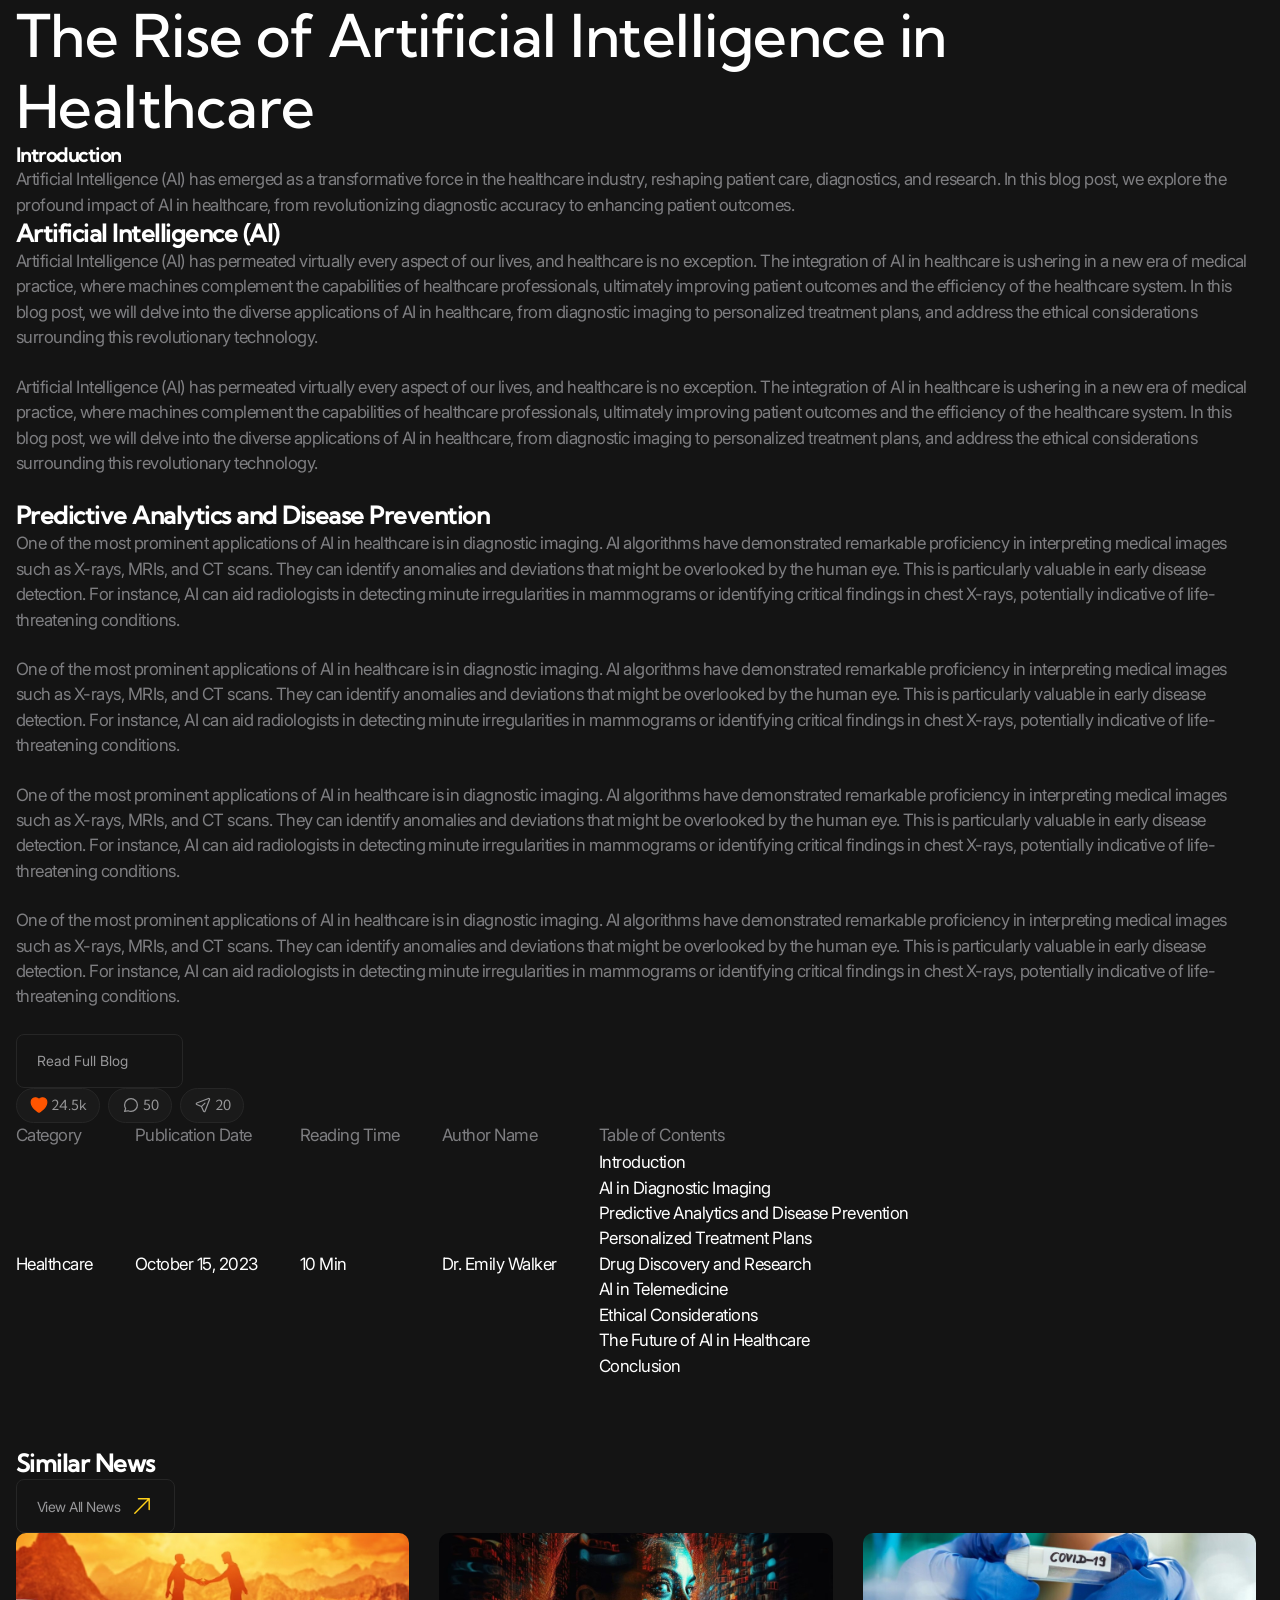
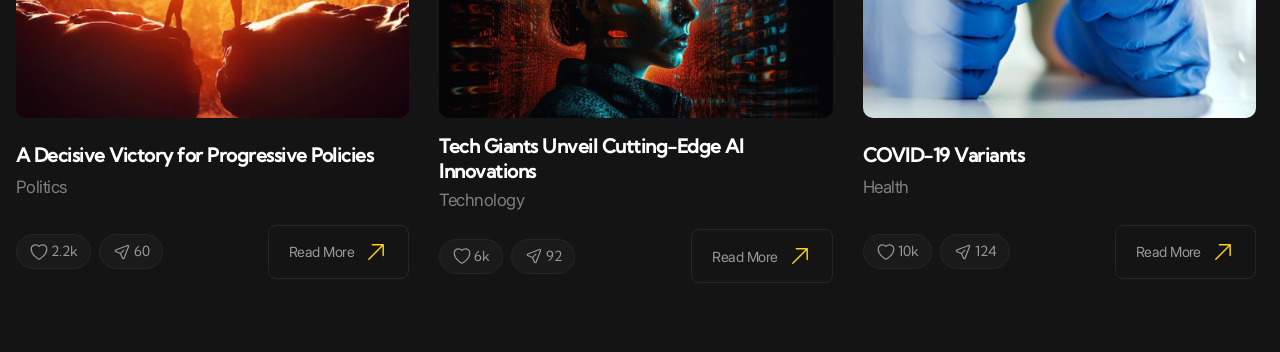
==== blog.html @ 656773f3 "Add blog page and blog-details section markup" ====
<!doctype html>
<html lang="en">
  <head>
    <meta charset="UTF-8" />
    <meta
      name="viewport"
      content="width=device-width, user-scalable=no, initial-scale=1.0, maximum-scale=1.0, minimum-scale=1.0"
    />
    <meta http-equiv="X-UA-Compatible" content="ie=edge" />
    <title>Future Tech | Blog</title>
    <link rel="stylesheet" href="./styles/main.css" />
    <script src="./scripts/main.js" type="module"></script>
  </head>
  <body>
    <header class="header" data-js-header>
      <div class="header__promo">
        <div class="header__promo-inner container">
          <a href="/" class="header__promo-link"
            ><span class="icon icon--yellow-arrow"
              >Subscribe to our Newsletter For New & latest Blogs and Resources</span
            ></a
          >
        </div>
      </div>
      <div class="header__body">
        <div class="header__body-inner container">
          <a href="/" class="header__logo logo" aria-label="Home" title="Home">
            <img src="./images/logo.svg" alt="" class="logo__image" width="179" height="50" />
          </a>
          <div class="header__overlay" data-js-header-overlay>
            <nav class="header__menu">
              <ul class="header__menu-list">
                <li class="header__menu-item">
                  <a href="./index.html" class="header__menu-link">Home</a>
                </li>
                <li class="header__menu-item">
                  <a href="./news.html" class="header__menu-link">News</a>
                </li>
                <li class="header__menu-item">
                  <a href="./podcasts.html" class="header__menu-link">Podcasts</a>
                </li>
                <li class="header__menu-item">
                  <a href="./resources.html" class="header__menu-link">Resources</a>
                </li>
              </ul>
            </nav>
            <a href="./contacts.html" class="header__contact-us-link button button--accent"
              >Contact Us</a
            >
          </div>
          <button
            class="header__burger-button burger-button visible-mobile"
            type="button"
            aria-label="Open menu"
            title="Open menu"
            data-js-header-burger-button
          >
            <span class="burger-button__line"></span>
            <span class="burger-button__line"></span>
            <span class="burger-button__line"></span>
          </button>
        </div>
      </div>
    </header>
    <main>
      <section class="blog-details" aria-labelledby="blog-details-title">
        <header class="blog-details__banner">
          <div class="blog-details__banner-inner container">
            <h1 class="blog-details__title" id="blog-details-title">
              The Rise of Artificial Intelligence in Healthcare
            </h1>
          </div>
        </header>
        <div class="blog-details__body">
          <div class="blog-details__body-inner container">
            <div class="blog-details__content">
              <div class="blog-details__intro">
                <h2 class="h6">Introduction</h2>
                <p>
                  Artificial Intelligence (AI) has emerged as a transformative force in the
                  healthcare industry, reshaping patient care, diagnostics, and research. In this
                  blog post, we explore the profound impact of AI in healthcare, from
                  revolutionizing diagnostic accuracy to enhancing patient outcomes.
                </p>
              </div>
              <div class="blog-details__main">
                <h2 class="h4">Artificial Intelligence (AI)</h2>
                <p>
                  Artificial Intelligence (AI) has permeated virtually every aspect of our lives,
                  and healthcare is no exception. The integration of AI in healthcare is ushering in
                  a new era of medical practice, where machines complement the capabilities of
                  healthcare professionals, ultimately improving patient outcomes and the efficiency
                  of the healthcare system. In this blog post, we will delve into the diverse
                  applications of AI in healthcare, from diagnostic imaging to personalized
                  treatment plans, and address the ethical considerations surrounding this
                  revolutionary technology.
                </p>
                <p>
                  Artificial Intelligence (AI) has permeated virtually every aspect of our lives,
                  and healthcare is no exception. The integration of AI in healthcare is ushering in
                  a new era of medical practice, where machines complement the capabilities of
                  healthcare professionals, ultimately improving patient outcomes and the efficiency
                  of the healthcare system. In this blog post, we will delve into the diverse
                  applications of AI in healthcare, from diagnostic imaging to personalized
                  treatment plans, and address the ethical considerations surrounding this
                  revolutionary technology.
                </p>
                <h2 class="h4">Predictive Analytics and Disease Prevention</h2>
                <p>
                  One of the most prominent applications of AI in healthcare is in diagnostic
                  imaging. AI algorithms have demonstrated remarkable proficiency in interpreting
                  medical images such as X-rays, MRIs, and CT scans. They can identify anomalies and
                  deviations that might be overlooked by the human eye. This is particularly
                  valuable in early disease detection. For instance, AI can aid radiologists in
                  detecting minute irregularities in mammograms or identifying critical findings in
                  chest X-rays, potentially indicative of life-threatening conditions.
                </p>
                <p>
                  One of the most prominent applications of AI in healthcare is in diagnostic
                  imaging. AI algorithms have demonstrated remarkable proficiency in interpreting
                  medical images such as X-rays, MRIs, and CT scans. They can identify anomalies and
                  deviations that might be overlooked by the human eye. This is particularly
                  valuable in early disease detection. For instance, AI can aid radiologists in
                  detecting minute irregularities in mammograms or identifying critical findings in
                  chest X-rays, potentially indicative of life-threatening conditions.
                </p>
                <p>
                  One of the most prominent applications of AI in healthcare is in diagnostic
                  imaging. AI algorithms have demonstrated remarkable proficiency in interpreting
                  medical images such as X-rays, MRIs, and CT scans. They can identify anomalies and
                  deviations that might be overlooked by the human eye. This is particularly
                  valuable in early disease detection. For instance, AI can aid radiologists in
                  detecting minute irregularities in mammograms or identifying critical findings in
                  chest X-rays, potentially indicative of life-threatening conditions.
                </p>
                <p>
                  One of the most prominent applications of AI in healthcare is in diagnostic
                  imaging. AI algorithms have demonstrated remarkable proficiency in interpreting
                  medical images such as X-rays, MRIs, and CT scans. They can identify anomalies and
                  deviations that might be overlooked by the human eye. This is particularly
                  valuable in early disease detection. For instance, AI can aid radiologists in
                  detecting minute irregularities in mammograms or identifying critical findings in
                  chest X-rays, potentially indicative of life-threatening conditions.
                </p>
                <button class="blog-details__read-full-button button" type="button">
                  <span class="icon icon--gray-arrow-down">Read Full Blog</span>
                </button>
              </div>
            </div>
            <div class="blog-details__info">
              <div class="blog-details__actions blog-actions">
                <ul class="blog-actions__list">
                  <li class="blog-actions__item">
                    <button
                      class="blog-actions__button is-active"
                      type="button"
                      aria-label="Dislike"
                      title="Dislike"
                    >
                      <span class="blog-actions__icon-wrapper"
                        ><svg
                          width="24"
                          height="25"
                          viewBox="0 0 24 25"
                          fill="none"
                          xmlns="http://www.w3.org/2000/svg"
                        >
                          <path
                            d="M11.645 21.4107L11.6384 21.4071L11.6158 21.3949C11.5965 21.3844 11.5689 21.3693 11.5336 21.3496C11.4629 21.3101 11.3612 21.2524 11.233 21.1769C10.9765 21.0261 10.6132 20.8039 10.1785 20.515C9.31074 19.9381 8.15122 19.0901 6.9886 18.0063C4.68781 15.8615 2.25 12.6751 2.25 8.75C2.25 5.82194 4.7136 3.5 7.6875 3.5C9.43638 3.5 11.0023 4.29909 12 5.5516C12.9977 4.29909 14.5636 3.5 16.3125 3.5C19.2864 3.5 21.75 5.82194 21.75 8.75C21.75 12.6751 19.3122 15.8615 17.0114 18.0063C15.8488 19.0901 14.6893 19.9381 13.8215 20.515C13.3868 20.8039 13.0235 21.0261 12.767 21.1769C12.6388 21.2524 12.5371 21.3101 12.4664 21.3496C12.4311 21.3693 12.4035 21.3844 12.3842 21.3949L12.3616 21.4071L12.355 21.4107L12.3523 21.4121C12.1323 21.5289 11.8677 21.5289 11.6477 21.4121L11.645 21.4107Z"
                            stroke="#666666"
                            stroke-width="1.5"
                            stroke-linejoin="round"
                          />
                        </svg>
                      </span>
                      <span>24.5k</span>
                    </button>
                  </li>
                  <li class="blog-actions__item">
                    <button
                      class="blog-actions__button"
                      type="button"
                      aria-label="Discuss"
                      title="Discuss"
                    >
                      <span class="blog-actions__icon-wrapper">
                        <svg
                          width="24"
                          height="25"
                          viewBox="0 0 24 25"
                          fill="none"
                          xmlns="http://www.w3.org/2000/svg"
                        >
                          <path
                            d="M8.48581 19.6888C9.54657 20.2083 10.7392 20.5 12 20.5C16.4183 20.5 20 16.9183 20 12.5C20 8.08172 16.4183 4.5 12 4.5C7.58172 4.5 4 8.08172 4 12.5C4 14.1401 4.49356 15.665 5.34026 16.9341M8.48581 19.6888L4 20.5L5.34026 16.9341M8.48581 19.6888L8.49231 19.6877M5.34026 16.9341L5.34154 16.9308"
                            stroke="#666666"
                            stroke-width="1.5"
                            stroke-linecap="round"
                            stroke-linejoin="round"
                          />
                        </svg>
                      </span>
                      <span>50</span>
                    </button>
                  </li>
                  <li class="blog-actions__item">
                    <button
                      class="blog-actions__button"
                      type="button"
                      aria-label="Share"
                      title="Share"
                    >
                      <span class="blog-actions__icon-wrapper">
                        <svg
                          width="24"
                          height="25"
                          viewBox="0 0 24 25"
                          fill="none"
                          xmlns="http://www.w3.org/2000/svg"
                        >
                          <path
                            d="M10.0384 14.4616L4.1719 11.7951C3.36454 11.4281 3.39898 10.2697 4.22673 9.95134L18.8999 4.30781C19.7087 3.99675 20.5033 4.79139 20.1922 5.60013L14.5487 20.2733C14.2303 21.1011 13.072 21.1355 12.705 20.3281L10.0384 14.4616ZM10.0384 14.4616L14.4231 10.077"
                            stroke="#666666"
                            stroke-width="1.5"
                            stroke-linecap="round"
                            stroke-linejoin="round"
                          />
                        </svg>
                      </span>
                      <span>20</span>
                    </button>
                  </li>
                </ul>
              </div>
              <div class="blog-details__summary summary">
                <dl class="summary__list">
                  <div class="summary__item">
                    <dt class="summary__key">Category</dt>
                    <dd class="summary__value">Healthcare</dd>
                  </div>
                  <div class="summary__item">
                    <dt class="summary__key">Publication Date</dt>
                    <dd class="summary__value">
                      <time datetime="2023-10-15">October 15, 2023</time>
                    </dd>
                  </div>
                  <div class="summary__item">
                    <dt class="summary__key">Reading Time</dt>
                    <dd class="summary__value">10 Min</dd>
                  </div>
                  <div class="summary__item">
                    <dt class="summary__key">Author Name</dt>
                    <dd class="summary__value">Dr. Emily Walker</dd>
                  </div>
                  <div class="summary__item">
                    <dt class="summary__key">Table of Contents</dt>
                    <dd class="summary__value">
                      <div class="table-of-contents">
                        <ul class="table-of-contents__list">
                          <li class="table-of-contents__item">Introduction</li>
                          <li class="table-of-contents__item">AI in Diagnostic Imaging</li>
                          <li class="table-of-contents__item">
                            Predictive Analytics and Disease Prevention
                          </li>
                          <li class="table-of-contents__item">Personalized Treatment Plans</li>
                          <li class="table-of-contents__item">Drug Discovery and Research</li>
                          <li class="table-of-contents__item">AI in Telemedicine</li>
                          <li class="table-of-contents__item">Ethical Considerations</li>
                          <li class="table-of-contents__item">The Future of AI in Healthcare</li>
                          <li class="table-of-contents__item">Conclusion</li>
                        </ul>
                      </div>
                    </dd>
                  </div>
                </dl>
              </div>
            </div>
          </div>
        </div>
        <div class="blog-details__news news container">
          <header class="news__header">
            <h2 class="news__title h4">Similar News</h2>
            <a href="/" class="news__link button">
              <span class="icon icon--yellow-arrow">View All News</span>
            </a>
          </header>
          <ul class="news__list">
            <li class="news__item">
              <article class="news-card">
                <img
                  src="./images/news/2.jpg"
                  alt=""
                  class="news-card__image"
                  width="512"
                  height="222"
                  loading="lazy"
                />
                <div class="news-card__body">
                  <h2 class="news-card__title h6">A Decisive Victory for Progressive Policies</h2>
                  <div class="news-card__description">
                    <p>Politics</p>
                  </div>
                </div>
                <div class="news-card__controls">
                  <div class="news-card__actions blog-actions">
                    <ul class="blog-actions__list">
                      <li class="blog-actions__item">
                        <button
                          class="blog-actions__button"
                          type="button"
                          aria-label="Like"
                          title="Like"
                        >
                          <span class="blog-actions__icon-wrapper"
                            ><svg
                              width="24"
                              height="25"
                              viewBox="0 0 24 25"
                              fill="none"
                              xmlns="http://www.w3.org/2000/svg"
                            >
                              <path
                                d="M11.645 21.4107L11.6384 21.4071L11.6158 21.3949C11.5965 21.3844 11.5689 21.3693 11.5336 21.3496C11.4629 21.3101 11.3612 21.2524 11.233 21.1769C10.9765 21.0261 10.6132 20.8039 10.1785 20.515C9.31074 19.9381 8.15122 19.0901 6.9886 18.0063C4.68781 15.8615 2.25 12.6751 2.25 8.75C2.25 5.82194 4.7136 3.5 7.6875 3.5C9.43638 3.5 11.0023 4.29909 12 5.5516C12.9977 4.29909 14.5636 3.5 16.3125 3.5C19.2864 3.5 21.75 5.82194 21.75 8.75C21.75 12.6751 19.3122 15.8615 17.0114 18.0063C15.8488 19.0901 14.6893 19.9381 13.8215 20.515C13.3868 20.8039 13.0235 21.0261 12.767 21.1769C12.6388 21.2524 12.5371 21.3101 12.4664 21.3496C12.4311 21.3693 12.4035 21.3844 12.3842 21.3949L12.3616 21.4071L12.355 21.4107L12.3523 21.4121C12.1323 21.5289 11.8677 21.5289 11.6477 21.4121L11.645 21.4107Z"
                                stroke="#666666"
                                stroke-width="1.5"
                                stroke-linejoin="round"
                              />
                            </svg>
                          </span>
                          <span>2.2k</span>
                        </button>
                      </li>
                      <li class="blog-actions__item">
                        <button
                          class="blog-actions__button"
                          type="button"
                          aria-label="Share"
                          title="Share"
                        >
                          <span class="blog-actions__icon-wrapper">
                            <svg
                              width="24"
                              height="25"
                              viewBox="0 0 24 25"
                              fill="none"
                              xmlns="http://www.w3.org/2000/svg"
                            >
                              <path
                                d="M10.0384 14.4616L4.1719 11.7951C3.36454 11.4281 3.39898 10.2697 4.22673 9.95134L18.8999 4.30781C19.7087 3.99675 20.5033 4.79139 20.1922 5.60013L14.5487 20.2733C14.2303 21.1011 13.072 21.1355 12.705 20.3281L10.0384 14.4616ZM10.0384 14.4616L14.4231 10.077"
                                stroke="#666666"
                                stroke-width="1.5"
                                stroke-linecap="round"
                                stroke-linejoin="round"
                              />
                            </svg>
                          </span>
                          <span>60</span>
                        </button>
                      </li>
                    </ul>
                  </div>
                  <a href="/" class="news-card__link button"
                    ><span class="icon icon--yellow-arrow">Read More</span></a
                  >
                </div>
              </article>
            </li>
            <li class="news__item">
              <article class="news-card">
                <img
                  src="./images/news/3.jpg"
                  alt=""
                  class="news-card__image"
                  width="512"
                  height="222"
                  loading="lazy"
                />
                <div class="news-card__body">
                  <h2 class="news-card__title h6">
                    Tech Giants Unveil Cutting-Edge AI Innovations
                  </h2>
                  <div class="news-card__description">
                    <p>Technology</p>
                  </div>
                </div>
                <div class="news-card__controls">
                  <div class="news-card__actions blog-actions">
                    <ul class="blog-actions__list">
                      <li class="blog-actions__item">
                        <button
                          class="blog-actions__button"
                          type="button"
                          aria-label="Like"
                          title="Like"
                        >
                          <span class="blog-actions__icon-wrapper"
                            ><svg
                              width="24"
                              height="25"
                              viewBox="0 0 24 25"
                              fill="none"
                              xmlns="http://www.w3.org/2000/svg"
                            >
                              <path
                                d="M11.645 21.4107L11.6384 21.4071L11.6158 21.3949C11.5965 21.3844 11.5689 21.3693 11.5336 21.3496C11.4629 21.3101 11.3612 21.2524 11.233 21.1769C10.9765 21.0261 10.6132 20.8039 10.1785 20.515C9.31074 19.9381 8.15122 19.0901 6.9886 18.0063C4.68781 15.8615 2.25 12.6751 2.25 8.75C2.25 5.82194 4.7136 3.5 7.6875 3.5C9.43638 3.5 11.0023 4.29909 12 5.5516C12.9977 4.29909 14.5636 3.5 16.3125 3.5C19.2864 3.5 21.75 5.82194 21.75 8.75C21.75 12.6751 19.3122 15.8615 17.0114 18.0063C15.8488 19.0901 14.6893 19.9381 13.8215 20.515C13.3868 20.8039 13.0235 21.0261 12.767 21.1769C12.6388 21.2524 12.5371 21.3101 12.4664 21.3496C12.4311 21.3693 12.4035 21.3844 12.3842 21.3949L12.3616 21.4071L12.355 21.4107L12.3523 21.4121C12.1323 21.5289 11.8677 21.5289 11.6477 21.4121L11.645 21.4107Z"
                                stroke="#666666"
                                stroke-width="1.5"
                                stroke-linejoin="round"
                              />
                            </svg>
                          </span>
                          <span>6k</span>
                        </button>
                      </li>
                      <li class="blog-actions__item">
                        <button
                          class="blog-actions__button"
                          type="button"
                          aria-label="Share"
                          title="Share"
                        >
                          <span class="blog-actions__icon-wrapper">
                            <svg
                              width="24"
                              height="25"
                              viewBox="0 0 24 25"
                              fill="none"
                              xmlns="http://www.w3.org/2000/svg"
                            >
                              <path
                                d="M10.0384 14.4616L4.1719 11.7951C3.36454 11.4281 3.39898 10.2697 4.22673 9.95134L18.8999 4.30781C19.7087 3.99675 20.5033 4.79139 20.1922 5.60013L14.5487 20.2733C14.2303 21.1011 13.072 21.1355 12.705 20.3281L10.0384 14.4616ZM10.0384 14.4616L14.4231 10.077"
                                stroke="#666666"
                                stroke-width="1.5"
                                stroke-linecap="round"
                                stroke-linejoin="round"
                              />
                            </svg>
                          </span>
                          <span>92</span>
                        </button>
                      </li>
                    </ul>
                  </div>
                  <a href="/" class="news-card__link button"
                    ><span class="icon icon--yellow-arrow">Read More</span></a
                  >
                </div>
              </article>
            </li>
            <li class="news__item">
              <article class="news-card">
                <img
                  src="./images/news/4.jpg"
                  alt=""
                  class="news-card__image"
                  width="512"
                  height="222"
                  loading="lazy"
                />
                <div class="news-card__body">
                  <h2 class="news-card__title h6">COVID-19 Variants</h2>
                  <div class="news-card__description">
                    <p>Health</p>
                  </div>
                </div>
                <div class="news-card__controls">
                  <div class="news-card__actions blog-actions">
                    <ul class="blog-actions__list">
                      <li class="blog-actions__item">
                        <button
                          class="blog-actions__button"
                          type="button"
                          aria-label="Like"
                          title="Like"
                        >
                          <span class="blog-actions__icon-wrapper"
                            ><svg
                              width="24"
                              height="25"
                              viewBox="0 0 24 25"
                              fill="none"
                              xmlns="http://www.w3.org/2000/svg"
                            >
                              <path
                                d="M11.645 21.4107L11.6384 21.4071L11.6158 21.3949C11.5965 21.3844 11.5689 21.3693 11.5336 21.3496C11.4629 21.3101 11.3612 21.2524 11.233 21.1769C10.9765 21.0261 10.6132 20.8039 10.1785 20.515C9.31074 19.9381 8.15122 19.0901 6.9886 18.0063C4.68781 15.8615 2.25 12.6751 2.25 8.75C2.25 5.82194 4.7136 3.5 7.6875 3.5C9.43638 3.5 11.0023 4.29909 12 5.5516C12.9977 4.29909 14.5636 3.5 16.3125 3.5C19.2864 3.5 21.75 5.82194 21.75 8.75C21.75 12.6751 19.3122 15.8615 17.0114 18.0063C15.8488 19.0901 14.6893 19.9381 13.8215 20.515C13.3868 20.8039 13.0235 21.0261 12.767 21.1769C12.6388 21.2524 12.5371 21.3101 12.4664 21.3496C12.4311 21.3693 12.4035 21.3844 12.3842 21.3949L12.3616 21.4071L12.355 21.4107L12.3523 21.4121C12.1323 21.5289 11.8677 21.5289 11.6477 21.4121L11.645 21.4107Z"
                                stroke="#666666"
                                stroke-width="1.5"
                                stroke-linejoin="round"
                              />
                            </svg>
                          </span>
                          <span>10k</span>
                        </button>
                      </li>
                      <li class="blog-actions__item">
                        <button
                          class="blog-actions__button"
                          type="button"
                          aria-label="Share"
                          title="Share"
                        >
                          <span class="blog-actions__icon-wrapper">
                            <svg
                              width="24"
                              height="25"
                              viewBox="0 0 24 25"
                              fill="none"
                              xmlns="http://www.w3.org/2000/svg"
                            >
                              <path
                                d="M10.0384 14.4616L4.1719 11.7951C3.36454 11.4281 3.39898 10.2697 4.22673 9.95134L18.8999 4.30781C19.7087 3.99675 20.5033 4.79139 20.1922 5.60013L14.5487 20.2733C14.2303 21.1011 13.072 21.1355 12.705 20.3281L10.0384 14.4616ZM10.0384 14.4616L14.4231 10.077"
                                stroke="#666666"
                                stroke-width="1.5"
                                stroke-linecap="round"
                                stroke-linejoin="round"
                              />
                            </svg>
                          </span>
                          <span>124</span>
                        </button>
                      </li>
                    </ul>
                  </div>
                  <a href="/" class="news-card__link button"
                    ><span class="icon icon--yellow-arrow">Read More</span></a
                  >
                </div>
              </article>
            </li>
          </ul>
        </div>
      </section>
    </main>
    <footer class="footer">
      <div class="footer__inner container">
        <div class="footer__body">
          <nav class="footer__menu">
            <div class="footer__menu-column">
              <a href="/" class="footer__menu-main-link h6">Home</a>
              <ul class="footer__menu-list">
                <li class="footer__menu-item">
                  <a href="/" class="footer__menu-link">Features</a>
                </li>
                <li class="footer__menu-item">
                  <a href="/" class="footer__menu-link">Blogs</a>
                </li>
                <li class="footer__menu-item">
                  <a href="/" class="footer__menu-link">Resources</a>
                  <span class="badge">New</span>
                </li>
                <li class="footer__menu-item">
                  <a href="/" class="footer__menu-link">Testimonials</a>
                </li>
                <li class="footer__menu-item">
                  <a href="/" class="footer__menu-link">Contact Us</a>
                </li>
                <li class="footer__menu-item">
                  <a href="/" class="footer__menu-link">Newsletter</a>
                </li>
              </ul>
            </div>
            <div class="footer__menu-column">
              <a href="/" class="footer__menu-main-link h6">News</a>
              <ul class="footer__menu-list">
                <li class="footer__menu-item">
                  <a href="/" class="footer__menu-link">Trending Stories</a>
                </li>
                <li class="footer__menu-item">
                  <a href="/" class="footer__menu-link">Featured Videos</a>
                </li>
                <li class="footer__menu-item">
                  <a href="/" class="footer__menu-link">Technology</a>
                </li>
                <li class="footer__menu-item">
                  <a href="/" class="footer__menu-link">Health</a>
                </li>
                <li class="footer__menu-item">
                  <a href="/" class="footer__menu-link">Politics</a>
                </li>
                <li class="footer__menu-item">
                  <a href="/" class="footer__menu-link">Environment</a>
                </li>
              </ul>
            </div>
            <div class="footer__menu-column">
              <a href="/" class="footer__menu-main-link h6">Blogs</a>
              <ul class="footer__menu-list">
                <li class="footer__menu-item">
                  <a href="/" class="footer__menu-link">Quantum Computing</a>
                </li>
                <li class="footer__menu-item">
                  <a href="/" class="footer__menu-link">AI Ethics</a>
                </li>
                <li class="footer__menu-item">
                  <a href="/" class="footer__menu-link">Space Exploration</a>
                </li>
                <li class="footer__menu-item">
                  <a href="/" class="footer__menu-link">Biotechnology</a>
                  <span class="badge">New</span>
                </li>
                <li class="footer__menu-item">
                  <a href="/" class="footer__menu-link">Renewable Energy</a>
                </li>
                <li class="footer__menu-item">
                  <a href="/" class="footer__menu-link">Biohacking</a>
                </li>
              </ul>
            </div>
            <div class="footer__menu-column">
              <a href="/" class="footer__menu-main-link h6">Podcasts</a>
              <ul class="footer__menu-list">
                <li class="footer__menu-item">
                  <a href="/" class="footer__menu-link">AI Revolution</a>
                </li>
                <li class="footer__menu-item">
                  <a href="/" class="footer__menu-link">AI Revolution</a>
                  <span class="badge">New</span>
                </li>
                <li class="footer__menu-item">
                  <a href="/" class="footer__menu-link">TechTalk AI</a>
                </li>
                <li class="footer__menu-item">
                  <a href="/" class="footer__menu-link">AI Conversations</a>
                </li>
              </ul>
            </div>
            <div class="footer__menu-column">
              <a href="/" class="footer__menu-main-link h6">Resources</a>
              <ul class="footer__menu-list">
                <li class="footer__menu-item">
                  <a href="/" class="footer__menu-link button">
                    <span class="icon icon--yellow-arrow">Whitepapers</span>
                  </a>
                </li>
                <li class="footer__menu-item">
                  <a href="/" class="footer__menu-link button">
                    <span class="icon icon--yellow-arrow">Ebooks</span>
                  </a>
                </li>
                <li class="footer__menu-item">
                  <a href="/" class="footer__menu-link button">
                    <span class="icon icon--yellow-arrow">Reports</span>
                  </a>
                </li>
                <li class="footer__menu-item">
                  <a href="/" class="footer__menu-link button">
                    <span class="icon icon--yellow-arrow">Research Papers</span>
                  </a>
                </li>
              </ul>
            </div>
          </nav>
        </div>
        <div class="footer__extra">
          <div class="footer__extra-menu">
            <ul class="footer__extra-menu-list">
              <li class="footer__extra-menu-item">
                <a href="/" class="footer__extra-menu-link">Terms & Conditions</a>
              </li>
              <li class="footer__extra-menu-item">
                <a href="/" class="footer__extra-menu-link">Privacy Policy</a>
              </li>
            </ul>
          </div>
          <div class="footer__soc1als soc1als">
            <ul class="soc1als__list">
              <li class="soc1als__item">
                <a
                  href="/"
                  class="soc1als__link"
                  target="_blank"
                  aria-label="Twitter"
                  title="Twitter"
                >
                  <svg
                    width="24"
                    height="24"
                    viewBox="0 0 24 24"
                    fill="none"
                    xmlns="http://www.w3.org/2000/svg"
                  >
                    <path
                      d="M21.0571 7.18114C21.0664 7.39235 21.0664 7.59395 21.0664 7.80515C21.0756 14.2084 16.3712 21.6004 7.76793 21.6004C5.23048 21.6004 2.73933 20.842 0.600098 19.4212C0.970528 19.4692 1.34096 19.4884 1.71139 19.4884C3.81358 19.4884 5.86021 18.7588 7.51789 17.4052C5.51756 17.3668 3.75802 16.0132 3.14681 14.0356C3.85063 14.1796 4.57296 14.1508 5.25826 13.9492C3.08198 13.5076 1.51691 11.5204 1.50765 9.20675C1.50765 9.18755 1.50765 9.16835 1.50765 9.14915C2.15591 9.52355 2.88751 9.73475 3.62837 9.75395C1.58174 8.33315 0.942746 5.50114 2.18369 3.28353C4.5637 6.31714 8.06427 8.15075 11.8241 8.35235C11.4445 6.67234 11.9631 4.90594 13.1762 3.71553C15.0561 1.88193 18.0196 1.97793 19.7977 3.92673C20.8441 3.71553 21.8535 3.31233 22.7704 2.74593C22.4185 3.86913 21.6869 4.81954 20.7145 5.42434C21.6406 5.30914 22.5481 5.04994 23.4001 4.66594C22.7704 5.64514 21.9739 6.48994 21.0571 7.18114Z"
                      fill="white"
                    />
                  </svg>
                </a>
              </li>
              <li class="soc1als__item">
                <a
                  href="/"
                  class="soc1als__link"
                  target="_blank"
                  aria-label="Medium"
                  title="Medium"
                >
                  <svg
                    width="24"
                    height="24"
                    viewBox="0 0 24 24"
                    fill="none"
                    xmlns="http://www.w3.org/2000/svg"
                  >
                    <path
                      d="M13.5374 12.2281C13.5374 15.9988 10.5069 19.0556 6.76883 19.0556C3.03073 19.0556 0 15.9981 0 12.2281C0 8.45806 3.0305 5.40039 6.76883 5.40039C10.5072 5.40039 13.5374 8.45737 13.5374 12.2281Z"
                      fill="white"
                    />
                    <path
                      d="M20.9627 12.2285C20.9627 15.7778 19.4474 18.6563 17.5783 18.6563C15.7091 18.6563 14.1938 15.7778 14.1938 12.2285C14.1938 8.67922 15.7089 5.80078 17.578 5.80078C19.4472 5.80078 20.9625 8.67829 20.9625 12.2285"
                      fill="white"
                    />
                    <path
                      d="M24 12.228C24 15.4073 23.4672 17.9862 22.8097 17.9862C22.1522 17.9862 21.6196 15.408 21.6196 12.228C21.6196 9.04797 22.1525 6.46973 22.8097 6.46973C23.467 6.46973 24 9.04774 24 12.228Z"
                      fill="white"
                    />
                  </svg>
                </a>
              </li>
              <li class="soc1als__item">
                <a
                  href="/"
                  class="soc1als__link"
                  target="_blank"
                  aria-label="LinkedIn"
                  title="LinkedIn"
                >
                  <svg
                    width="24"
                    height="24"
                    viewBox="0 0 24 24"
                    fill="none"
                    xmlns="http://www.w3.org/2000/svg"
                  >
                    <path
                      d="M20.8647 1.59961H3.13554C2.72832 1.59961 2.33777 1.76138 2.04982 2.04933C1.76187 2.33728 1.6001 2.72783 1.6001 3.13505V20.8642C1.6001 21.2714 1.76187 21.6619 2.04982 21.9499C2.33777 22.2378 2.72832 22.3996 3.13554 22.3996H20.8647C21.2719 22.3996 21.6624 22.2378 21.9504 21.9499C22.2383 21.6619 22.4001 21.2714 22.4001 20.8642V3.13505C22.4001 2.72783 22.2383 2.33728 21.9504 2.04933C21.6624 1.76138 21.2719 1.59961 20.8647 1.59961ZM7.79965 19.3186H4.67243V9.38516H7.79965V19.3186ZM6.23388 8.00861C5.87915 8.00661 5.53296 7.89958 5.239 7.70102C4.94504 7.50246 4.71649 7.22127 4.58219 6.89294C4.44789 6.56461 4.41386 6.20386 4.48439 5.8562C4.55492 5.50855 4.72686 5.18958 4.9785 4.93955C5.23014 4.68952 5.5502 4.51964 5.8983 4.45134C6.2464 4.38304 6.60693 4.41939 6.93439 4.5558C7.26185 4.6922 7.54156 4.92255 7.73823 5.21778C7.9349 5.51301 8.03971 5.85988 8.03943 6.21461C8.04278 6.45211 7.99827 6.68784 7.90857 6.90777C7.81887 7.1277 7.68582 7.32732 7.51733 7.49473C7.34884 7.66215 7.14837 7.79392 6.92787 7.88221C6.70736 7.97049 6.47134 8.01348 6.23388 8.00861ZM19.3263 19.3273H16.2005V13.9005C16.2005 12.3001 15.5202 11.8061 14.642 11.8061C13.7147 11.8061 12.8047 12.5052 12.8047 13.9409V19.3273H9.67743V9.39239H12.6848V10.7689H12.7252C13.0271 10.1579 14.0844 9.11361 15.6979 9.11361C17.4428 9.11361 19.3278 10.1493 19.3278 13.1826L19.3263 19.3273Z"
                      fill="white"
                    />
                  </svg>
                </a>
              </li>
            </ul>
          </div>
          <p class="footer__copyright">
            © <time datetime="2026">2026</time> FutureTech. All rights reserved.
          </p>
        </div>
      </div>
    </footer>
  </body>
</html>
---- styles/main.css ----
@charset "UTF-8";
/**
  Нормалізація блокової моделі
 */
*,
::before,
::after {
  box-sizing: border-box;
}

/**
  Прибираємо внутрішні відступи зліва тегам списків,
  які мають атрибут class
 */
:where(ul, ol):where([class]) {
  padding-left: 0;
}

/**
  Прибираємо зовнішні відступи body і двом іншим тегам,
  у яких є атрибут class
 */
body,
:where(blockquote, figure, fieldset):where([class]) {
  margin: 0;
}

/**
  Прибираємо зовнішні відступи вертикалі потрібним тегам,
  у яких є атрибут class
 */
:where(h1, h2, h3, h4, h5, h6, p, ul, ol, dl):where([class]) {
  margin-block: 0;
}

:where(dd[class]) {
  margin-left: 0;
}

:where(fieldset[class]) {
  padding: 0;
  border: none;
}

/**
  Прибираємо стандартний маркер з маркованого списку,
  який має атрибут class
 */
:where(ul[class]) {
  list-style: none;
}

:where(address[class]) {
  font-style: normal;
}

/**
  Обнуляємо вертикальні зовнішні відступи параграфа,
  оголошуємо локальну змінну для зовнішнього відступу вниз,
  щоб уникнути взаємодії з більш складним селектором
 */
p {
  --paragraphMarginBottom: 24px;
  margin-block: 0;
}

/**
  Зовнішній відступ вниз для параграфа без атрибута class,
  який розташований не останнім серед своїх сусідніх елементів
 */
p:where(:not([class]):not(:last-child)) {
  margin-bottom: var(--paragraphMarginBottom);
}

/**
  Спрощуємо роботу з зображеннями та відео
 */
img,
video {
  display: block;
  max-width: 100%;
  height: auto;
}

/**
  Успадковуємо властивості шрифту для полів введення
 */
input,
textarea,
select,
button {
  font: inherit;
}

html {
  /**
    Зійде на користь у більшості ситуацій
    (коли, наприклад, потрібно буде «притиснути» футер до низу сайту)
   */
  height: 100%;
  /**
    Прибираємо стрибок інтерфейсу по горизонталі
    при появі / зникненні скроллбара
   */
  scrollbar-gutter: stable;
  /**
    Плавний скрол
   */
  scroll-behavior: smooth;
}

body {
  /**
    Зійде на користь у більшості ситуацій
    (коли, наприклад, потрібно буде «притиснути» футер до низу сайту)
   */
  min-height: 100%;
  /**
    Уніфікований міжрядковий інтервал
   */
  line-height: 1.5;
}

/**
  Нормалізація висоти елемента посилання під час його перевірки в DevTools
 */
a:where([class]) {
  display: inline-flex;
}

/**
  Курсор-рука при наведенні на елемент
 */
button,
label {
  cursor: pointer;
}

/**
  Прибирає сіре підсвічування при тапі на мобільних пристроях (iOS/Android)
 */
button {
  -webkit-tap-highlight-color: transparent;
}

/**
  Приводимо до єдиного кольору svg-елементи
  (за винятком тих, у яких вже вказано
  атрибут fill із значенням “none” або починається з “url”)
 */
:where([fill]:not([fill=none], [fill^=url])) {
  fill: currentColor;
}

/**
  Приводимо до єдиного кольору svg-елементи
  (за винятком тих, у яких вже вказано
  атрибут stroke зі значенням “none”)
 */
:where([stroke]:not([stroke=none], [stroke^=url])) {
  stroke: currentColor;
}

/**
  Виправляємо баг затримки зміни кольору при взаємодії з svg-елементами
 */
svg * {
  transition-property: fill, stroke;
}

/**
  Приведення рамок таблиць до класичного вигляду 'collapse'
 */
:where(table) {
  border-collapse: collapse;
  border-color: currentColor;
}

/**
  Видаляємо всі анімації та переходи для людей,
  які вважають за краще їх не використовувати
 */
@media (prefers-reduced-motion: reduce) {
  *,
  ::before,
  ::after {
    animation-duration: 0.01ms !important;
    animation-iteration-count: 1 !important;
    transition-duration: 0.01ms !important;
    scroll-behavior: auto !important;
  }
}
@font-face {
  font-family: "Kumbh Sans";
  src: url("../fonts/KumbhSans-Regular.woff2") format("woff2");
  font-weight: 400;
  font-style: normal;
  font-display: swap;
}
@font-face {
  font-family: "Kumbh Sans";
  src: url("../fonts/KumbhSans-Medium.woff2") format("woff2");
  font-weight: 500;
  font-style: normal;
  font-display: swap;
}
@font-face {
  font-family: "Inter";
  src: url("../fonts/Inter-Regular.woff2") format("woff2");
  font-weight: 400;
  font-style: normal;
  font-display: swap;
}
@font-face {
  font-family: "Inter";
  src: url("../fonts/Inter-Medium.woff2") format("woff2");
  font-weight: 500;
  font-style: normal;
  font-display: swap;
}
@font-face {
  font-family: "Inter";
  src: url("../fonts/Inter-SemiBold.woff2") format("woff2");
  font-weight: 600;
  font-style: normal;
  font-display: swap;
}
@font-face {
  font-family: "Inter";
  src: url("../fonts/Inter-Bold.woff2") format("woff2");
  font-weight: 700;
  font-style: normal;
  font-display: swap;
}
:root {
  --color-light: #ffffff;
  --color-dark: #141414;
  --color-dark-10: #1a1a1a;
  --color-dark-15: #262626;
  --color-dark-20: #333333;
  --color-dark-40: #666666;
  --color-gray-50: #7e7e81;
  --color-gray-60: #98989a;
  --color-accent: #ffd11a;
  --color-red: #ff5500;
  --gradient: linear-gradient(45deg, var(--color-dark-15) 64%, var(--color-accent) 136%);
  --border: 0.0625rem solid var(--color-dark-15);
  --font-family-base: "Inter", sans-serif;
  --font-family-accent: "Kumbh Sans", sans-serif;
  --container-width: 100rem;
  --container-padding-x: 1rem;
  --transition-duration: 0.2s;
}
@media (width <= 90.06125rem) {
  :root {
    --container-width: 80rem;
  }
}

.container {
  max-width: calc(var(--container-width) + var(--container-padding-x) * 2);
  margin-inline: auto;
  padding-inline: var(--container-padding-x);
}

.visually-hidden {
  position: absolute !important;
  width: 1px !important;
  height: 1px !important;
  margin: -1px !important;
  border: 0 !important;
  padding: 0 !important;
  white-space: nowrap !important;
  clip-path: inset(100%) !important;
  clip: rect(0 0 0 0) !important;
  overflow: hidden !important;
}

@media (width <= 47.99875rem) {
  .hidden-mobile {
    display: none !important;
  }
}

@media (width > 47.99875rem) {
  .visible-mobile {
    display: none !important;
  }
}

.full-vw-line {
  position: relative;
}
.full-vw-line::before, .full-vw-line::after {
  position: absolute;
  width: calc((100vw - var(--container-width)) / 2);
  height: 0.0625rem;
  background-color: var(--color-dark-15);
}
.full-vw-line--top::before {
  content: "";
  bottom: 100%;
}
.full-vw-line--bottom::after {
  content: "";
  top: 100%;
}
.full-vw-line--left::before, .full-vw-line--left::after {
  right: 100%;
}
.full-vw-line--right::before, .full-vw-line--right::after {
  left: 100%;
}

.circle-icon {
  --circleSize: 3.25rem;
  --circleMarginLeft: 1.25rem;
  position: relative;
  min-height: var(--circleSize);
  padding-right: calc(var(--circleSize) + var(--circleMarginLeft));
}
@media (width <= 90.06125rem) {
  .circle-icon {
    --circleSize: 2.75rem;
    --circleMarginLeft: 0.875rem;
  }
}
@media (width <= 47.99875rem) {
  .circle-icon {
    --circleSize: 2.5rem;
  }
}
.circle-icon::after {
  width: var(--circleSize);
  height: var(--circleSize);
  position: absolute;
  top: 50%;
  translate: 0 -50%;
  content: "";
  right: 0;
  background: url("../../icons/arrow-top-right_black.svg") center no-repeat var(--color-accent);
  border-radius: 50%;
}

html.is-lock {
  overflow: hidden;
}

body {
  font-size: clamp(0.875rem, 0.7944214876rem + 0.3305785124vw, 1.125rem);
  display: flex;
  flex-direction: column;
  font-family: var(--font-family-base);
  letter-spacing: -0.03em;
  color: var(--color-gray-50);
  background-color: var(--color-dark);
}

main {
  flex-grow: 1;
}

h1,
.h1,
h2,
.h2,
h3,
.h3,
h4,
.h4,
h5,
.h5,
h6,
.h6 {
  color: var(--color-light);
}

h1,
.h1,
h2,
.h2,
h3,
.h3 {
  font-family: var(--font-family-accent);
  font-weight: 500;
}

h4,
.h4,
h5,
.h5,
h6,
.h6 {
  font-weight: 600;
}

h1,
.h1 {
  font-size: clamp(1.875rem, 1.069214876rem + 3.305785124vw, 4.375rem);
  line-height: 1.2;
}

h2,
.h2 {
  font-size: clamp(1.75rem, 1.145661157rem + 2.479338843vw, 3.625rem);
  line-height: 1.3;
}

h3,
.h3 {
  font-size: clamp(1.5rem, 1.1776859504rem + 1.3223140496vw, 2.5rem);
}

h4,
.h4 {
  font-size: clamp(1.125rem, 0.9638429752rem + 0.6611570248vw, 1.625rem);
}

h5,
.h5 {
  font-size: clamp(1.125rem, 1.0041322314rem + 0.4958677686vw, 1.5rem);
}

h6,
.h6 {
  font-size: clamp(1rem, 0.9194214876rem + 0.3305785124vw, 1.25rem);
}

a,
button,
label,
input,
textarea,
select,
svg * {
  transition-duration: var(--transition-duration);
}

a {
  color: inherit;
}
@media (any-hover: hover) {
  a:hover {
    color: var(--color-accent);
  }
}
@media (any-hover: none) {
  a:active {
    color: var(--color-accent);
  }
}
a[class] {
  text-decoration: none;
}

:focus-visible {
  outline: 0.125rem dashed var(--color-light);
  outline-offset: 0.25rem;
  transition-duration: 0s !important;
}

a[aria-label],
button[aria-label] {
  position: relative;
}
a[aria-label]::before,
button[aria-label]::before {
  position: absolute;
  top: 50%;
  left: 50%;
  translate: -50% -50%;
  width: 2.75rem;
  height: 2.75rem;
  content: "";
}

::-webkit-scrollbar {
  width: 0.5rem;
  height: 0.5rem;
}

::-webkit-scrollbar-track {
  background: var(--color-dark-15);
}

::-webkit-scrollbar-thumb {
  background: var(--color-gray-50);
  border-radius: 0.3125rem;
}

::-webkit-scrollbar-button {
  display: none;
}

@supports (-moz-appearance: none) {
  html {
    scrollbar-width: thin;
    scrollbar-color: var(--color-gray-50) var(--color-dark-15);
  }
}
.icon {
  display: inline-flex;
  align-items: center;
  column-gap: 0.625rem;
}
.icon::after {
  --size: 1.5rem;
  width: var(--size);
  height: var(--size);
  content: "";
  flex-shrink: 0;
  background-position: center;
  background-size: contain;
  background-repeat: no-repeat;
}
@media (width <= 90.06125rem) {
  .icon::after {
    --sixe: 1.25rem;
  }
}
.icon--yellow-arrow::after {
  background-image: url("../../icons/arrow-top-right_yellow.svg");
}
.icon--yellow-eye::after {
  background-image: url("../../icons/eye_yellow.svg");
}

.logo {
  max-width: clamp(7.875rem, 6.8073347107rem + 4.3801652893vw, 11.1875rem);
}

.button {
  display: inline-flex;
  justify-content: center;
  padding: 1.125rem 1.5rem;
  font-size: 1.125rem;
  color: var(--color-gray-60);
  white-space: nowrap;
  background-color: var(--color-dark);
  border: var(--border);
  border-radius: 0.75rem;
}
@media (width <= 90.06125rem) {
  .button {
    padding: 0.875rem 1.25rem;
    font-size: 0.875rem;
    border-radius: 0.5rem;
  }
}
@media (any-hover: hover) {
  .button:hover {
    color: var(--color-accent);
    background-color: var(--color-dark-10);
    border-color: var(--color-accent);
  }
}
@media (any-hover: none) {
  .button:active {
    color: var(--color-accent);
    background-color: var(--color-dark-10);
    border-color: var(--color-accent);
  }
}
.button--accent {
  font-weight: 500;
  color: var(--color-dark);
  background-color: var(--color-accent);
  border-color: var(--color-accent);
  border-radius: 0.5rem;
}
.button--dark-gray {
  background-color: var(--color-dark-10);
}

.burger-button {
  width: 2.125rem;
  height: 2.125rem;
  display: inline-flex;
  flex-direction: column;
  justify-content: space-between;
  padding: 0.53125rem 0.265625rem;
  color: var(--color-light);
  background-color: transparent;
  border: none;
}
@media (any-hover: hover) {
  .burger-button:hover {
    color: var(--color-accent);
  }
}
@media (any-hover: none) {
  .burger-button:active {
    color: var(--color-accent);
  }
}
.burger-button.is-active .burger-button__line:first-child {
  rotate: 45deg;
  transform-origin: 0;
  translate: 0.25em -0.1em;
}
.burger-button.is-active .burger-button__line:nth-child(2) {
  rotate: -45deg;
}
.burger-button.is-active .burger-button__line:last-child {
  width: 0;
}
.burger-button__line {
  width: 100%;
  height: 0.125rem;
  background-color: currentColor;
  border-radius: 1rem;
  transition-duration: var(--transition-duration);
}
.burger-button__line:last-child {
  align-self: end;
  width: 55%;
}

.header {
  position: sticky;
  z-index: 100;
  top: 0;
  animation-name: scrolling-header;
  animation-fill-mode: both;
  animation-timeline: scroll();
  animation-range: 6.25rem 12.5rem;
}
@keyframes scrolling-header {
  to {
    box-shadow: 0 0 1rem var(--color-dark-40);
  }
}
.header__promo {
  padding-block: 1.25rem;
  text-align: center;
  background-color: var(--color-dark);
  border-bottom: var(--border);
}
@media (width <= 47.99875rem) {
  .header__promo {
    padding-block: 0.875rem;
  }
}
.header__body {
  padding-block: 1.5rem;
  background-color: var(--color-dark-10);
}
@media (width <= 47.99875rem) {
  .header__body {
    padding-block: 1.25rem;
  }
}
.header__body-inner {
  display: flex;
  justify-content: space-between;
  align-items: center;
  column-gap: 1rem;
}
@media (width > 47.99875rem) {
  .header__overlay {
    display: contents;
  }
}
@media (width <= 47.99875rem) {
  .header__overlay {
    position: fixed;
    inset: 0;
    display: flex;
    flex-direction: column;
    justify-content: center;
    row-gap: 3rem;
    padding: 1rem;
    background-color: var(--color-dark-10);
    transition-duration: var(--transition-duration);
  }
  .header__overlay:not(.is-active) {
    opacity: 0;
    visibility: hidden;
    translate: 100%;
  }
}
@media (width <= 47.99875rem) {
  .header__menu {
    overflow-y: auto;
  }
}
.header__menu-list {
  display: flex;
  align-items: center;
  column-gap: 1rem;
}
@media (width <= 90.06125rem) {
  .header__menu-list {
    column-gap: 0.375rem;
  }
}
@media (width <= 47.99875rem) {
  .header__menu-list {
    flex-direction: column;
    row-gap: 1rem;
  }
}
.header__menu-link {
  padding: 0.875rem 1.5rem;
  color: var(--color-grey-50);
}
@media (width <= 90.06125rem) {
  .header__menu-link {
    padding: 0.625rem 1.125rem;
  }
}
.header__menu-link.is-active {
  color: var(--color-light);
  font-weight: 500;
  background-color: var(--color-dark);
  border: var(--border);
  border-radius: 0.625rem;
  pointer-events: none;
}
@media (width <= 47.99875rem) {
  .header__contact-us-link {
    width: 100%;
    max-width: 18.75rem;
    align-self: center;
  }
}

.badge {
  display: inline-flex;
  padding: clamp(0.125rem, 0.0847107438rem + 0.1652892562vw, 0.25rem) clamp(0.625rem, 0.5444214876rem + 0.3305785124vw, 0.875rem);
  font-size: 1rem;
  color: var(--color-light);
  background: linear-gradient(var(--color-dark-10), var(--color-dark-10)) padding-box, var(--gradient) border-box;
  border: 0.0625rem solid transparent;
  border-radius: 0.375rem;
}
@media (width <= 90.06125rem) {
  .badge {
    font-size: 0.875rem;
    border-radius: 0.25rem;
  }
}

.soc1als__list {
  display: flex;
  column-gap: 1.25rem;
}
@media (width <= 90.06125rem) {
  .soc1als__list {
    column-gap: 0.875rem;
  }
}
.soc1als__item {
  display: flex;
}
.soc1als__link {
  --size: 1.5rem;
  width: var(--size);
  height: var(--size);
  color: var(--color-light);
}
@media (width <= 90.06125rem) {
  .soc1als__link {
    --size: 1.25rem;
  }
}

.footer {
  color: var(--color-dark-40);
}
.footer__body {
  padding-block: clamp(2.5rem, 1.694214876rem + 3.305785124vw, 5rem);
  border-bottom: var(--border);
}
.footer__menu {
  display: grid;
  grid-template-columns: repeat(5, 1fr);
  align-items: start;
  column-gap: clamp(1.25rem, 0.041322314rem + 4.958677686vw, 5rem);
}
@media (width <= 63.99875rem) {
  .footer__menu {
    grid-template-columns: repeat(2, 1fr);
    row-gap: 2.5rem;
  }
}
@media (width <= 47.99875rem) {
  .footer__menu {
    row-gap: 1.25rem;
  }
}
.footer__menu-column {
  display: grid;
  row-gap: clamp(1rem, 0.597107438rem + 1.652892562vw, 2.25rem);
}
@media (width <= 63.99875rem) {
  .footer__menu-column:last-child {
    grid-column: -1/1;
  }
  .footer__menu-column:last-child .footer__menu-list {
    flex-direction: row;
    flex-wrap: wrap;
    gap: 0.75rem;
  }
}
.footer__menu-list {
  display: flex;
  flex-direction: column;
  row-gap: clamp(0.5rem, 0.298553719rem + 0.826446281vw, 1.125rem);
}
.footer__menu-item {
  display: flex;
  align-items: center;
  column-gap: 0.5rem;
}
.footer__extra {
  display: flex;
  justify-content: space-between;
  align-items: center;
  column-gap: 1rem;
  padding-block: 2.5rem;
}
@media (width <= 90.06125rem) {
  .footer__extra {
    padding-block: 1.5rem;
  }
}
@media (width <= 47.99875rem) {
  .footer__extra {
    flex-direction: column;
    row-gap: 1.25rem;
  }
}
.footer__extra-menu-list {
  display: flex;
}
.footer__extra-menu-item:not(:last-child)::after {
  content: "|";
  margin-inline: 0.6875rem;
}
@media (width <= 47.99875rem) {
  .footer__soc1als {
    order: -1;
  }
}

.metrics__list {
  display: grid;
  grid-template-columns: repeat(3, 1fr);
}
.metrics__item {
  display: flex;
  flex-direction: column-reverse;
  row-gap: 0.625rem;
  padding: 3.125rem;
}
@media (width <= 90.06125rem) {
  .metrics__item {
    row-gap: 0.125rem;
    padding: 1.875rem 2.5rem;
  }
}
@media (width <= 63.99875rem) {
  .metrics__item {
    row-gap: 0;
    padding: 1.25rem;
  }
}
.metrics__item:first-child {
  padding-left: 0;
}
.metrics__item:not(:last-child) {
  border-right: var(--border);
}
.metrics__value {
  font-weight: 600;
}
.metrics__sign {
  color: var(--color-accent);
}

.team {
  --personImageSize: 3.75rem;
  display: flex;
  padding: 0.625rem;
  background-color: var(--color-dark-10);
  border-radius: 6.25rem;
}
@media (width <= 90.06125rem) {
  .team {
    --personImageSize: 3.125rem;
    padding: 0.5rem;
  }
}
@media (width <= 63.99875rem) {
  .team {
    --personImageSize: 2.5rem;
  }
}
.team__person {
  width: var(--personImageSize);
  background-color: var(--color-dark-15);
  border: 0.125rem solid var(--color-dark-40);
  border-radius: 50%;
}
@media (width <= 90.06125rem) {
  .team__person {
    border-width: 0.0625rem;
  }
}
.team__person:not(:first-child) {
  margin-left: calc(var(--personImageSize) / 4 * -1);
}

.resources-preview {
  display: flex;
  flex-direction: column;
  justify-content: end;
  align-items: start;
  row-gap: 1.875rem;
}
@media (width <= 90.06125rem) {
  .resources-preview {
    row-gap: 1.25rem;
  }
}
.resources-preview__body {
  display: grid;
  row-gap: 0.875rem;
}
@media (width <= 90.06125rem) {
  .resources-preview__body {
    row-gap: 0.375rem;
  }
}
@media (width <= 30.06125rem) {
  .resources-preview__button {
    width: 100%;
  }
}

.advantage-card {
  display: grid;
  row-gap: 1.875rem;
}
@media (width <= 90.06125rem) {
  .advantage-card {
    row-gap: 1.25rem;
  }
}
@media (width <= 47.99875rem) {
  .advantage-card {
    row-gap: 0.875rem;
  }
}
@media (width <= 90.06125rem) {
  .advantage-card__image {
    width: 2.5rem;
  }
}
@media (width <= 47.99875rem) {
  .advantage-card__image {
    width: 1.875rem;
  }
}
.advantage-card__link {
  display: grid;
  row-gap: 0.25rem;
}
@media (width <= 90.06125rem) {
  .advantage-card__link {
    row-gap: 0.125rem;
  }
}
.advantage-card__details {
  font-size: clamp(0.875rem, 0.7541322314rem + 0.4958677686vw, 1.25rem);
  font-family: var(--font-family-accent);
}

@media (width > 63.99875rem) {
  .hero__main {
    display: grid;
    grid-template-columns: 60% auto;
    grid-template-areas: "body resources-preview" "metrics resources-preview";
  }
}
.hero__body {
  grid-area: body;
  padding-top: 9.375rem;
  padding-right: 3.125rem;
  padding-bottom: 6.25rem;
}
@media (width <= 90.06125rem) {
  .hero__body {
    padding-top: 6.25rem;
    padding-right: 2.5rem;
  }
}
@media (width <= 63.99875rem) {
  .hero__body {
    padding-right: 0;
    padding-top: 2.5rem;
    padding-bottom: 1.875rem;
  }
}
.hero__subtitle {
  font-size: clamp(1.125rem, 0.8832644628rem + 0.9917355372vw, 1.875rem);
  font-family: var(--font-family-accent);
  font-weight: 500;
  color: var(--color-dark-40);
}
.hero__subtitle:not(:last-child) {
  margin-bottom: 1.875rem;
}
@media (width <= 47.99875rem) {
  .hero__subtitle:not(:last-child) {
    margin-bottom: 0.875rem;
  }
}
.hero__title:not(:last-child) {
  margin-bottom: 1.25rem;
}
@media (width <= 47.99875rem) {
  .hero__title:not(:last-child) {
    margin-bottom: 0.625rem;
  }
}
.hero__metrics {
  grid-area: metrics;
  border-top: var(--border);
}
@media (width > 63.99875rem) {
  .hero__metrics {
    border-top: var(--border);
  }
}
@media (width <= 63.99875rem) {
  .hero__metrics::before {
    width: 100vw;
    right: calc(var(--container-padding-x) * -1);
  }
}
.hero__resources-preview {
  grid-area: resources-preview;
  padding-left: 5rem;
  padding-bottom: 5rem;
  background: url("../../images/resources-preview/bg.png") 0 0/cover no-repeat;
}
@media (width <= 90.06125rem) {
  .hero__resources-preview {
    padding-left: 3.125rem;
    padding-bottom: 3.125rem;
  }
}
@media (width > 63.99875rem) {
  .hero__resources-preview {
    border-left: var(--border);
  }
}
@media (width <= 63.99875rem) {
  .hero__resources-preview {
    width: 100vw;
    margin-left: calc(var(--container-padding-x) * -1);
    padding: 6.25rem 2.5rem 2.5rem;
    background-image: url("../../images/resources-preview/bg_tablet.png");
    background-size: contain;
  }
}
.hero__advantages {
  border-block: var(--border);
}
@media (width > 63.99875rem) {
  .hero__advantages-list {
    display: grid;
    grid-template-columns: repeat(3, 1fr);
  }
}
.hero__advantages-item {
  --paddingX: 5rem;
  padding-block: 3.125rem;
}
@media (width <= 90.06125rem) {
  .hero__advantages-item {
    --paddingX: 3.125rem;
    padding-block: 2.5rem;
  }
}
@media (width > 63.99875rem) {
  .hero__advantages-item:not(:first-child) {
    padding-left: var(--paddingX);
  }
  .hero__advantages-item:not(:last-child) {
    padding-right: var(--paddingX);
    border-right: var(--border);
  }
}
@media (width <= 63.99875rem) {
  .hero__advantages-item {
    padding-block: 1.875rem;
  }
  .hero__advantages-item:not(:last-child) {
    border-bottom: var(--border);
  }
}

.tag {
  font-size: clamp(0.875rem, 0.7541322314rem + 0.4958677686vw, 1.25rem);
  padding: 0.375rem 0.625rem;
  color: var(--color-light);
  font-weight: 500;
  background-color: var(--color-dark-20);
  border-radius: 0.25rem;
}
@media (width <= 90.06125rem) {
  .tag {
    padding: 0.25rem 0.5rem;
  }
}

.section__header {
  padding-block: clamp(2.5rem, 0.8884297521rem + 6.6115702479vw, 7.5rem);
  background-color: var(--color-dark-10);
}
.section__header-inner:has(.section__link) {
  display: grid;
  align-items: center;
  column-gap: 1rem;
}
@media (width > 47.99875rem) {
  .section__header-inner:has(.section__link) {
    grid-template-columns: 1fr auto;
  }
}
@media (width <= 47.99875rem) {
  .section__header-inner:has(.section__link) {
    row-gap: 1.875rem;
  }
}
.section__header-info {
  display: grid;
  align-items: start;
  row-gap: 1rem;
}
@media (width <= 90.06125rem) {
  .section__header-info {
    row-gap: 0.625rem;
  }
}
.section__subtitle {
  justify-self: start;
}
.section__body {
  border-bottom: var(--border);
}
.section__link {
  max-width: 22.5rem;
}

.list__item:not(:last-child) {
  border-bottom: var(--border);
}

.tile {
  padding: clamp(1.5rem, 1.1776859504rem + 1.3223140496vw, 2.5rem);
  background-color: var(--color-dark-10);
  border: var(--border);
  border-radius: 0.75rem;
}
@media (width <= 90.06125rem) {
  .tile {
    border-radius: 0.625rem;
  }
}

@media (width > 63.99875rem) {
  .card {
    display: grid;
    grid-template-columns: 37.5% auto;
  }
}
.card__preview, .card__body {
  padding: 5rem;
}
@media (width <= 90.06125rem) {
  .card__preview, .card__body {
    padding: 3.75rem;
  }
}
.card__preview {
  display: flex;
  flex-direction: column;
  justify-content: center;
  row-gap: clamp(1.25rem, 0.444214876rem + 3.305785124vw, 3.75rem);
  padding-left: 0;
}
@media (width > 63.99875rem) {
  .card__preview {
    border-right: var(--border);
  }
}
@media (width <= 63.99875rem) {
  .card__preview {
    padding-right: 0;
    padding-block: 3.125rem;
    border-bottom: var(--border);
  }
}
.card__preview-main {
  display: grid;
  row-gap: clamp(1.5rem, 0.9762396694rem + 2.1487603306vw, 3.125rem);
}
@media (width <= 63.99875rem) {
  .card__preview-main {
    justify-content: start;
  }
}
.card__preview-icon {
  width: clamp(3.125rem, 2.520661157rem + 2.479338843vw, 5rem);
}
.card__preview-info {
  display: grid;
  row-gap: clamp(0.375rem, 0.173553719rem + 0.826446281vw, 1rem);
}
.card__body {
  padding-right: 0;
}
@media (width <= 63.99875rem) {
  .card__body {
    padding: 1.875rem 0;
  }
}
.card__grid {
  display: grid;
}
.card__grid--2-cols {
  grid-template-columns: repeat(2, 1fr);
  gap: clamp(0.625rem, 0.222107438rem + 1.652892562vw, 1.875rem);
}
@media (width <= 47.99875rem) {
  .card__grid--2-cols {
    grid-template-columns: 1fr;
  }
}
.card__grid--2-cols-alt {
  gap: 1.875rem 1.25rem;
}
@media (width <= 90.06125rem) {
  .card__grid--2-cols-alt {
    gap: 1.5rem 1rem;
  }
}
@media (width > 47.99875rem) {
  .card__grid--2-cols-alt {
    grid-template-columns: auto 1fr;
  }
}
.card__cell {
  display: flex;
  flex-direction: column;
  justify-content: start;
  row-gap: clamp(0.25rem, -0.0723140496rem + 1.3223140496vw, 1.25rem);
}
.card__cell:has(> *:only-child) {
  justify-content: center;
}
.card__cell:has(.card__cell-link) {
  display: grid;
  grid-template-columns: 1fr auto;
  grid-template-areas: "other link" "other link";
  align-items: center;
  column-gap: 1.25rem;
}
.card__cell--wide {
  grid-column: -1/1;
}
.card__cell-image {
  width: 100%;
  height: clamp(10.5625rem, 7.2789256198rem + 13.4710743802vw, 20.75rem);
  object-fit: cover;
  border-radius: 0.75rem;
}
@media (width <= 90.06125rem) {
  .card__cell-image {
    border-radius: 0.625rem;
  }
}
.card__cell-subtitle {
  font-size: inherit;
  font-weight: inherit;
  color: inherit;
}
.card__cell-link {
  grid-area: link;
}

.tabs__header {
  border-bottom: var(--border);
}
@media (width <= 63.99875rem) {
  .tabs__header {
    overflow-x: auto;
  }
}
.tabs__buttons {
  display: grid;
  grid-template-columns: repeat(6, 1fr);
  column-gap: 1.25rem;
  padding-block: clamp(1.25rem, 0.645661157rem + 2.479338843vw, 3.125rem);
}
@media (width <= 90.06125rem) {
  .tabs__buttons {
    column-gap: 0.875rem;
  }
}
@media (width <= 63.99875rem) {
  .tabs__buttons {
    width: max-content;
  }
}
.tabs__button {
  padding: clamp(1.125rem, 0.8832644628rem + 0.9917355372vw, 1.875rem) 0.6875rem;
  color: var(--color-gray-60);
  background-color: transparent;
  border: var(--border);
  border-radius: 0.5rem;
  font-size: 1.125rem;
}
@media (width <= 90.06125rem) {
  .tabs__button {
    font-size: 0.875rem;
  }
}
@media (any-hover: hover) {
  .tabs__button:hover {
    color: var(--color-accent);
    border-color: var(--color-accent);
  }
}
@media (any-hover: none) {
  .tabs__button:active {
    color: var(--color-accent);
    border-color: var(--color-accent);
  }
}
.tabs__button.is-active {
  color: var(--color-light);
  font-weight: 500;
  background-color: var(--color-dark-10);
  pointer-events: none;
}
.tabs__content:not(.is-active) {
  display: none;
}
.tabs__content:focus-visible {
  outline-offset: -1rem;
}

.person-card {
  --imageSize: 5rem;
  display: flex;
  align-items: center;
  column-gap: clamp(0.5rem, 0.3388429752rem + 0.6611570248vw, 1rem);
}
@media (width <= 90.06125rem) {
  .person-card {
    --imageSize: 3.75rem;
  }
}
.person-card__image {
  width: var(--imageSize);
  background-color: var(--color-dark-15);
  border-radius: 50%;
}
.person-card__body {
  display: grid;
}
@media (width > 90.06125rem) {
  .person-card__body {
    row-gap: 0.125rem;
  }
}
.person-card__name {
  color: var(--color-light);
  font-weight: 600;
  font-size: 1.25rem;
}
@media (width <= 90.06125rem) {
  .person-card__name {
    font-size: 1.125rem;
  }
}

.blog-actions__list {
  display: flex;
  column-gap: 0.625rem;
}
@media (width <= 90.06125rem) {
  .blog-actions__list {
    column-gap: 0.5rem;
  }
}
.blog-actions__button {
  display: inline-flex;
  align-items: center;
  column-gap: 0.25rem;
  padding: 0.5rem 1rem;
  font-family: var(--font-family-accent);
  font-size: 1.125rem;
  color: var(--color-gray-60);
  background-color: var(--color-dark-10);
  border: var(--border);
  border-radius: 6.25rem;
}
@media (width <= 90.06125rem) {
  .blog-actions__button {
    column-gap: 0.125rem;
    padding: 0.375rem 0.75rem;
    font-size: 0.875rem;
  }
}
.blog-actions__button.is-active svg * {
  fill: var(--color-red);
  stroke: var(--color-red);
}
.blog-actions__icon-wrapper {
  --size: 1.5rem;
  width: var(--size);
  height: var(--size);
  display: flex;
}
@media (width <= 90.06125rem) {
  .blog-actions__icon-wrapper {
    --size: 1.25rem;
  }
}
.blog-actions__icon-wrapper svg {
  width: 100%;
  height: 100%;
}
.blog-actions__icon-wrapper svg * {
  fill: transparent;
}

.blog-card {
  display: grid;
  grid-template-columns: 24% 1fr auto;
  column-gap: clamp(1.75rem, 1.3068181818rem + 1.8181818182vw, 3.125rem);
  padding-block: clamp(2.5rem, 1.694214876rem + 3.305785124vw, 5rem);
}
@media (width <= 63.99875rem) {
  .blog-card {
    grid-template-columns: 1fr auto;
    grid-template-areas: "author link" "body body";
    row-gap: 1.875rem;
  }
}
@media (width <= 63.99875rem) {
  .blog-card__author {
    grid-area: author;
  }
}
.blog-card__body {
  display: grid;
  row-gap: clamp(1.25rem, 1.048553719rem + 0.826446281vw, 1.875rem);
}
@media (width <= 63.99875rem) {
  .blog-card__body {
    grid-area: body;
  }
}
.blog-card__date {
  color: var(--color-gray-60);
}
.blog-card__info {
  display: grid;
  row-gap: clamp(0.25rem, 0.1291322314rem + 0.4958677686vw, 0.625rem);
}
.blog-card__link {
  align-self: center;
}
@media (width <= 63.99875rem) {
  .blog-card__link {
    grid-area: link;
  }
}

.download-info {
  display: inline-grid;
  grid-template-columns: 1fr auto;
  align-items: center;
  column-gap: 3.125rem;
}
@media (width <= 90.06125rem) {
  .download-info {
    column-gap: 1.875rem;
  }
}
.download-info__team {
  --personImageSize: 3.125rem;
  background-color: var(--color-dark);
  border-radius: 0.75rem;
}
@media (width <= 90.06125rem) {
  .download-info__team {
    --personImageSize: 2.5rem;
  }
}

.bordered-grid {
  --columns: 1;
  --itemPaddingY: clamp(2.5rem, 1.694214876rem + 3.305785124vw, 5rem);
  display: grid;
  grid-template-columns: repeat(var(--columns), 1fr);
}
.bordered-grid--2-cols {
  --columns: 2;
  --itemPaddingX: 5rem;
}
@media (width <= 90.06125rem) {
  .bordered-grid--2-cols {
    --itemPaddingX: 3.125rem;
  }
}
@media (width > 47.99875rem) {
  .bordered-grid--2-cols .bordered-grid__item:nth-child(odd) {
    padding-right: var(--itemPaddingX);
    border-right: var(--border);
  }
  .bordered-grid--2-cols .bordered-grid__item:nth-child(even) {
    position: relative;
    padding-left: var(--itemPaddingX);
  }
  .bordered-grid--2-cols .bordered-grid__item:nth-child(even)::before {
    content: "";
    position: absolute;
    left: auto;
    right: 100%;
    bottom: 0;
    translate: 50%;
    width: 100vw;
    height: 0.0625rem;
    background-color: var(--color-dark-15);
  }
}
@media (width <= 47.99875rem) {
  .bordered-grid--2-cols {
    --columns: 1;
  }
  .bordered-grid--2-cols .bordered-grid__item:not(:last-child) {
    border-bottom: var(--border);
  }
}
.bordered-grid--3-cols {
  --columns: 3;
  --itemPaddingX: 3.125rem;
}
@media (width <= 90.06125rem) {
  .bordered-grid--3-cols {
    --itemPaddingX: 2.5rem;
  }
}
@media (width > 63.99875rem) {
  .bordered-grid--3-cols .bordered-grid__item:nth-child(3n-2), .bordered-grid--3-cols .bordered-grid__item:nth-child(3n-1) {
    padding-right: var(--itemPaddingX);
    border-right: var(--border);
  }
  .bordered-grid--3-cols .bordered-grid__item:nth-child(3n-1) {
    position: relative;
  }
  .bordered-grid--3-cols .bordered-grid__item:nth-child(3n-1)::before {
    content: "";
    position: absolute;
    left: 50%;
    right: auto;
    bottom: 0;
    translate: -50%;
    width: 100vw;
    height: 0.0625rem;
    background-color: var(--color-dark-15);
  }
  .bordered-grid--3-cols .bordered-grid__item:nth-child(3n-1), .bordered-grid--3-cols .bordered-grid__item:nth-child(3n) {
    padding-left: var(--itemPaddingX);
  }
}
@media (width <= 63.99875rem) {
  .bordered-grid--3-cols {
    --columns: 1;
  }
  .bordered-grid--3-cols .bordered-grid__item:not(:last-child) {
    border-bottom: var(--border);
  }
}
.bordered-grid__item {
  padding-block: var(--itemPaddingY);
}

.rating-view {
  display: inline-flex;
  column-gap: 0.4375rem;
  padding: 0.625rem 1rem;
  background-color: var(--color-dark);
  border: var(--border);
  border-radius: 6.25rem;
}
@media (width <= 90.06125rem) {
  .rating-view {
    column-gap: 0.25rem;
    padding: 0.5rem 0.75rem;
  }
}
.rating-view__star {
  --size: 1.5rem;
  width: var(--size);
  height: var(--size);
  background: url("../../icons/star_gray.svg") center/contain no-repeat;
}
.rating-view__star.is-active {
  background-image: url("../../icons/star_yellow.svg");
}
@media (width <= 90.06125rem) {
  .rating-view__star {
    --size: 1.25rem;
  }
}

.review-card {
  display: flex;
  flex-direction: column;
  align-items: center;
  row-gap: 2.5rem;
  max-width: 31.25rem;
  margin-inline: auto;
}
@media (width <= 90.06125rem) {
  .review-card {
    row-gap: 1.875rem;
  }
}
.review-card__author {
  --imageSize: 3.75rem;
}
@media (width <= 90.06125rem) {
  .review-card__author {
    --imageSize: 3.125rem;
  }
}
.review-card__body {
  position: relative;
  padding: clamp(1.25rem, 1.048553719rem + 0.826446281vw, 1.875rem);
  padding-top: clamp(1.875rem, 1.472107438rem + 1.652892562vw, 3.125rem);
  color: var(--color-light);
  text-align: center;
}
.review-card__rating-view {
  position: absolute;
  top: 50%;
  left: 50%;
  translate: -50% -50%;
  top: 0;
}

.about-card {
  display: flex;
  flex-direction: column;
  row-gap: clamp(0.625rem, 0.423553719rem + 0.826446281vw, 1.25rem);
}
.about-card__title {
  font-size: clamp(1rem, 0.8791322314rem + 0.4958677686vw, 1.375rem);
  display: flex;
  align-items: center;
  font-family: var(--font-family-base);
  font-weight: 600;
}

.about {
  padding-block: clamp(2.5rem, 0.8884297521rem + 6.6115702479vw, 7.5rem);
  background-color: var(--color-dark-10);
}
.about__inner {
  display: grid;
  row-gap: clamp(2.5rem, 1.291322314rem + 4.958677686vw, 6.25rem);
}
.about__header {
  display: grid;
  grid-template-columns: auto 1fr;
  grid-template-areas: "icon info" "icon description";
  align-items: center;
  gap: 1.875rem clamp(1.25rem, 0.041322314rem + 4.958677686vw, 5rem);
}
@media (width <= 90.06125rem) {
  .about__header {
    row-gap: 1.25rem;
  }
}
@media (width <= 47.99875rem) {
  .about__header {
    grid-template-areas: "icon subtitle" "title title" "description description";
    row-gap: 0.25rem;
  }
}
.about__icon {
  grid-area: icon;
  width: clamp(3.75rem, 1.9369834711rem + 7.4380165289vw, 9.375rem);
}
.about__info {
  display: grid;
  row-gap: 1rem;
}
@media (width <= 90.06125rem) {
  .about__info {
    row-gap: 0.625rem;
  }
}
@media (width <= 47.99875rem) {
  .about__info {
    display: contents;
  }
}
.about__subtitle {
  justify-self: start;
}
@media (width <= 47.99875rem) {
  .about__subtitle {
    grid-area: subtitle;
  }
}
@media (width <= 47.99875rem) {
  .about__title {
    grid-area: title;
    margin-top: 1.25rem;
  }
}
@media (width <= 47.99875rem) {
  .about__description {
    grid-area: description;
  }
}
.about__list {
  display: grid;
  gap: 1.25rem;
  padding: 1.25rem;
  background-color: var(--color-dark);
  border-radius: 0.75rem;
}
@media (width <= 90.06125rem) {
  .about__list {
    gap: 0.625rem;
    padding: 0.625rem;
    border-radius: 0.625rem;
  }
}
@media (width > 47.99875rem) {
  .about__list {
    grid-template-columns: repeat(3, 1fr);
  }
}

.hero-alt__header {
  padding-top: clamp(2.5rem, 0.6869834711rem + 7.4380165289vw, 8.125rem);
  padding-bottom: clamp(2.5rem, 0.2840909091rem + 9.0909090909vw, 9.375rem);
  border-bottom: var(--border);
}
.hero-alt__header-inner {
  display: grid;
  align-items: center;
  gap: 1.25rem 5rem;
}
@media (width <= 90.06125rem) {
  .hero-alt__header-inner {
    column-gap: 3.75rem;
  }
}
@media (width > 47.99875rem) {
  .hero-alt__header-inner {
    grid-template-columns: auto 1fr;
  }
}
@media (width <= 47.99875rem) {
  .hero-alt__header-inner {
    row-gap: 0.875rem;
  }
}
.hero-alt__title {
  grid-column: -1/1;
}
@media (width > 47.99875rem) {
  .hero-alt__title-hidden-part {
    position: absolute !important;
    width: 1px !important;
    height: 1px !important;
    margin: -1px !important;
    border: 0 !important;
    padding: 0 !important;
    white-space: nowrap !important;
    clip-path: inset(100%) !important;
    clip: rect(0 0 0 0) !important;
    overflow: hidden !important;
  }
}

.summary__list {
  display: flex;
  column-gap: clamp(1.25rem, 0.645661157rem + 2.479338843vw, 3.125rem);
}
.summary__item {
  display: grid;
  row-gap: 0.25rem;
}
@media (width <= 90.06125rem) {
  .summary__item {
    row-gap: 0.125rem;
  }
}
.summary__value {
  color: var(--color-light);
}

.news-card {
  display: grid;
  row-gap: 1.25rem;
  height: 100%;
}
@media (width <= 90.06125rem) {
  .news-card {
    row-gap: 1rem;
  }
}
.news-card:has(.news-card__summary) {
  align-items: center;
  column-gap: 5rem;
  padding-block: clamp(2.5rem, 1.694214876rem + 3.305785124vw, 5rem);
}
@media (width <= 90.06125rem) {
  .news-card:has(.news-card__summary) {
    column-gap: 2.5rem;
  }
}
@media (width > 47.99875rem) {
  .news-card:has(.news-card__summary) {
    grid-template-columns: 32% 1fr;
    grid-template-areas: "image other" "image other" "image other";
  }
}
.news-card:has(.news-card__summary) .news-card__image {
  height: clamp(13.3125rem, 9.0015495868rem + 17.6859504132vw, 26.6875rem);
}
@media (width > 47.99875rem) {
  .news-card:has(.news-card__summary) .news-card__image {
    grid-area: image;
  }
}
.news-card:has(.news-card__summary) .news-card__title {
  font-size: clamp(1.25rem, 1.0082644628rem + 0.9917355372vw, 2rem);
  font-family: var(--font-family-base);
  font-weight: 600;
}
.news-card__image {
  width: 100%;
  height: 13.875rem;
  object-fit: cover;
  border-radius: 0.75rem;
}
@media (width <= 90.06125rem) {
  .news-card__image {
    height: 11.5625rem;
    border-radius: 0.625rem;
  }
}
.news-card__body {
  display: grid;
  row-gap: 0.625rem;
}
@media (width <= 90.06125rem) {
  .news-card__body {
    row-gap: 0.25rem;
  }
}
.news-card__controls {
  display: flex;
  justify-content: space-between;
  align-items: center;
  column-gap: 1rem;
}
@media (width <= 30.06125rem) {
  .news-card__link {
    min-width: 9.5625rem;
  }
}

.news {
  padding-block: clamp(2.5rem, 1.694214876rem + 3.305785124vw, 5rem);
}
.news__list {
  display: grid;
  grid-template-columns: repeat(auto-fit, minmax(22.375rem, 1fr));
  gap: 1.875rem;
}

.video-player {
  position: relative;
}
.video-player__video {
  width: 100%;
  height: clamp(13.125rem, 9.055785124rem + 16.694214876vw, 25.75rem);
  object-fit: cover;
  border-radius: 0.75rem;
}
@media (width <= 90.06125rem) {
  .video-player__video {
    border-radius: 0.625rem;
  }
}
.video-player__panel {
  position: absolute;
  inset: 0;
  display: flex;
  justify-content: space-between;
  align-items: end;
  column-gap: 1rem;
  padding: 1.875rem;
  transition-duration: var(--transition-duration);
}
.video-player__panel:not(.is-active) {
  opacity: 0;
  visibility: hidden;
}
.video-player__panel::before {
  content: "";
  position: absolute;
  inset: 0;
  background-image: linear-gradient(180deg, rgba(20, 20, 20, 0) 44.27%, #141414 100%);
}
.video-player__panel * {
  position: relative;
}
.video-player__play-button {
  --size: 4.375rem;
  display: flex;
  justify-content: center;
  align-items: center;
  width: var(--size);
  height: var(--size);
  padding: 0;
  color: var(--color-light);
  background-color: transparent;
  border: none;
}
@media (any-hover: hover) {
  .video-player__play-button:hover {
    color: var(--color-accent);
  }
}
@media (any-hover: none) {
  .video-player__play-button:active {
    color: var(--color-accent);
  }
}
@media (width <= 90.06125rem) {
  .video-player__play-button {
    --size: 3.125rem;
  }
}

.video-card {
  display: grid;
  row-gap: 1.875rem;
}
@media (width <= 90.06125rem) {
  .video-card {
    row-gap: 1.25rem;
  }
}
.video-card__body {
  display: grid;
  row-gap: clamp(0.25rem, 0.1291322314rem + 0.4958677686vw, 0.625rem);
}

.header,
main > *:not(:last-child),
.footer {
  display: none !important;
}

/*# sourceMappingURL=main.css.map */
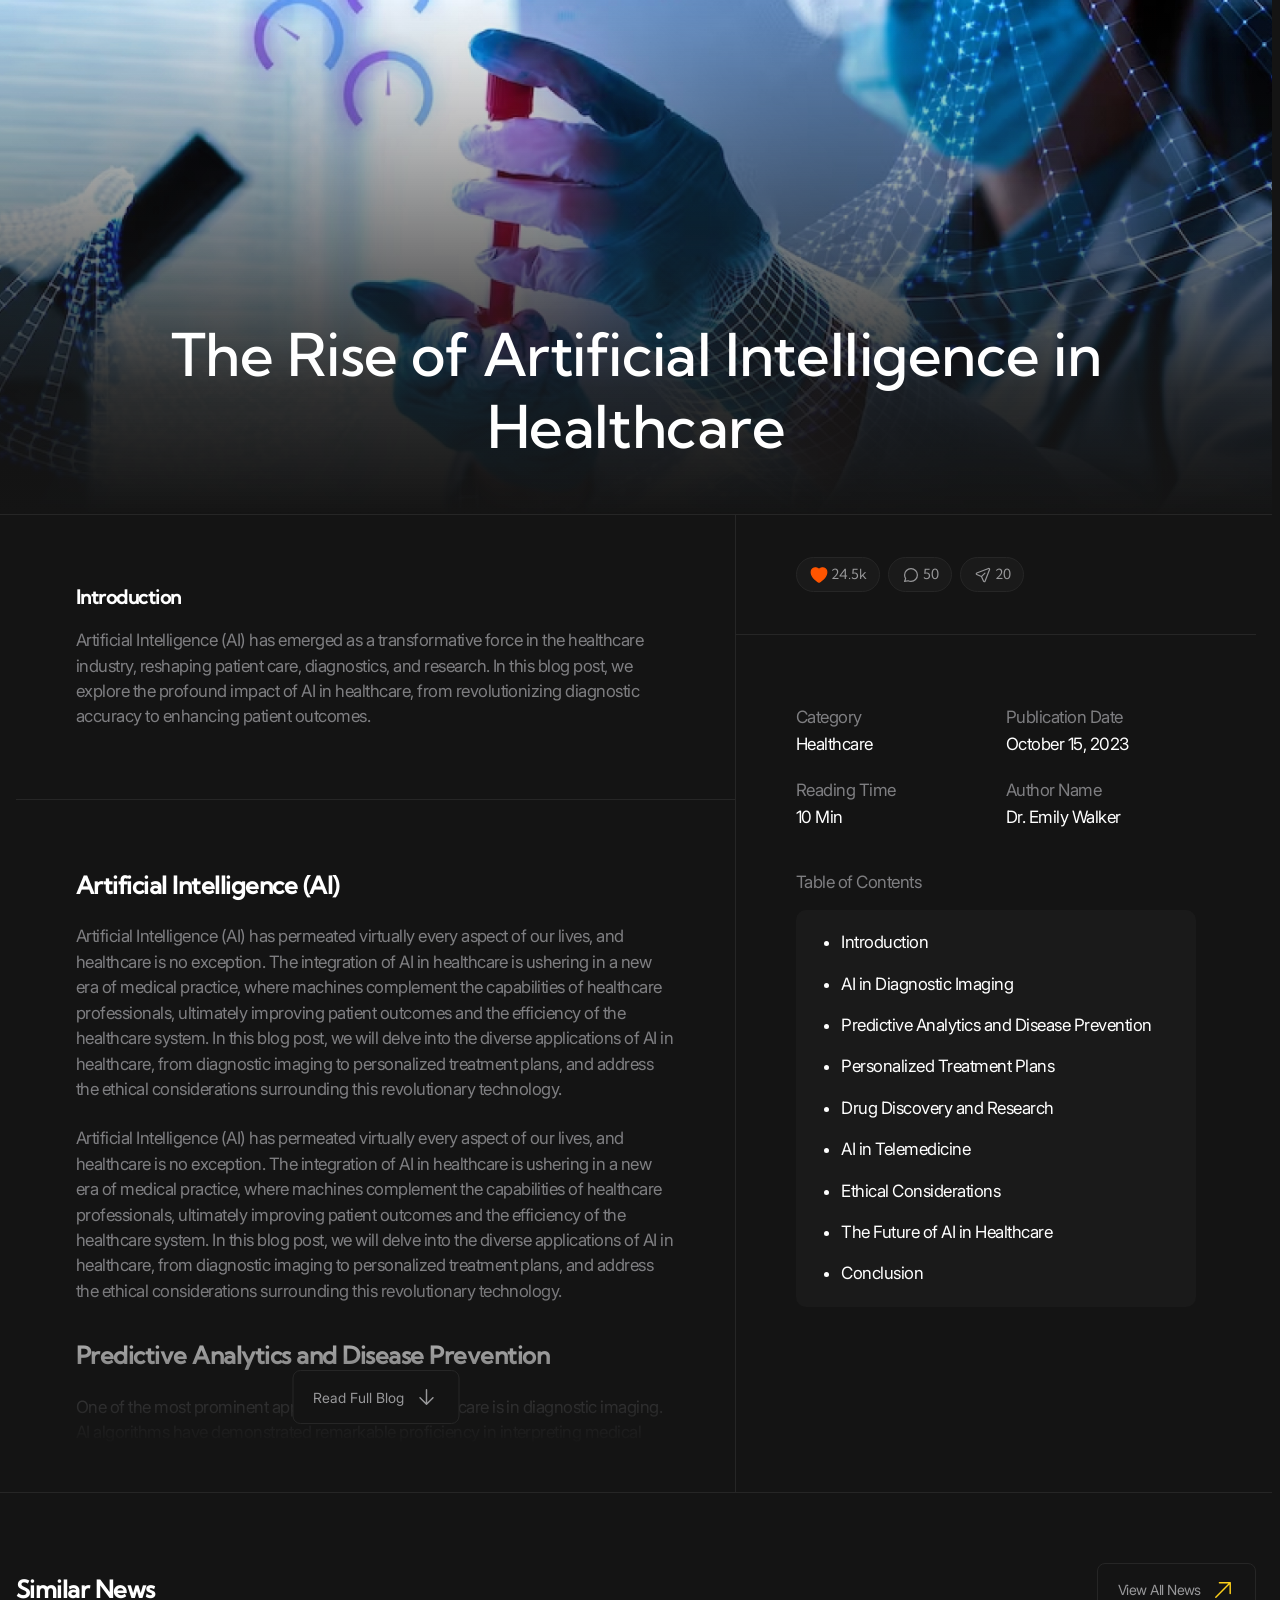
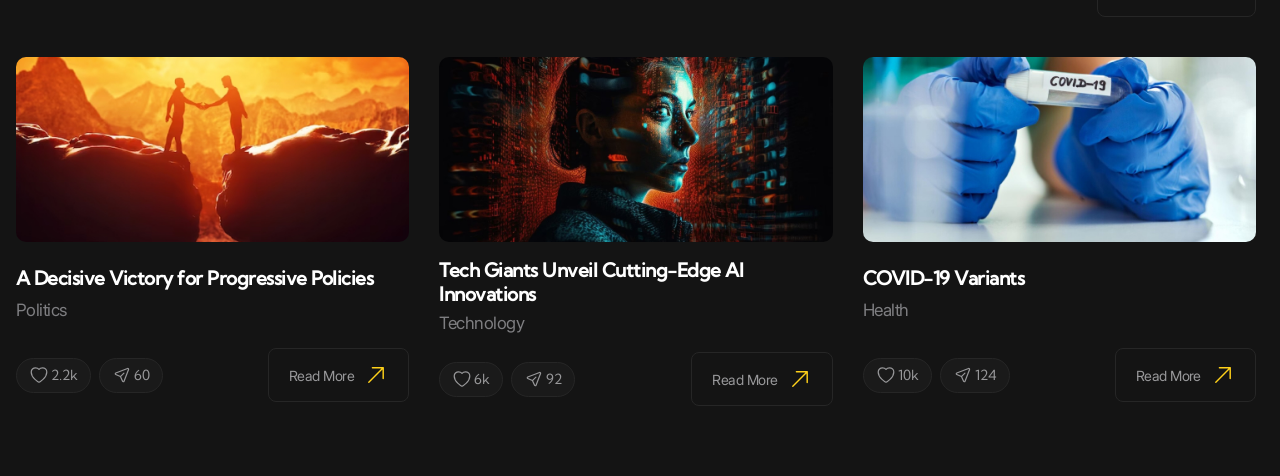
==== commit 4ffe2f20: "Add blog details section styles" ====
--- a/blog.html
+++ b/blog.html
@@ -64,7 +64,10 @@
     </header>
     <main>
       <section class="blog-details" aria-labelledby="blog-details-title">
-        <header class="blog-details__banner">
+        <header
+          class="blog-details__banner"
+          style="--bgImg: url(&quot;../../images/blog-details/banner.jpg&quot;)"
+        >
           <div class="blog-details__banner-inner container">
             <h1 class="blog-details__title" id="blog-details-title">
               The Rise of Artificial Intelligence in Healthcare
@@ -74,7 +77,7 @@
         <div class="blog-details__body">
           <div class="blog-details__body-inner container">
             <div class="blog-details__content">
-              <div class="blog-details__intro">
+              <div class="blog-details__intro full-vw-line full-vw-line--bottom full-vw-line--left">
                 <h2 class="h6">Introduction</h2>
                 <p>
                   Artificial Intelligence (AI) has emerged as a transformative force in the
@@ -83,7 +86,7 @@
                   revolutionizing diagnostic accuracy to enhancing patient outcomes.
                 </p>
               </div>
-              <div class="blog-details__main">
+              <div class="blog-details__main expandable-content" data-js-expandable-content>
                 <h2 class="h4">Artificial Intelligence (AI)</h2>
                 <p>
                   Artificial Intelligence (AI) has permeated virtually every aspect of our lives,
@@ -142,13 +145,19 @@
                   detecting minute irregularities in mammograms or identifying critical findings in
                   chest X-rays, potentially indicative of life-threatening conditions.
                 </p>
-                <button class="blog-details__read-full-button button" type="button">
+                <button
+                  class="blog-details__read-full-button button expandable-content__button"
+                  data-js-expandable-content-button
+                  type="button"
+                >
                   <span class="icon icon--gray-arrow-down">Read Full Blog</span>
                 </button>
               </div>
             </div>
             <div class="blog-details__info">
-              <div class="blog-details__actions blog-actions">
+              <div
+                class="blog-details__actions blog-actions full-vw-line full-vw-line--bottom full-vw-line--right"
+              >
                 <ul class="blog-actions__list">
                   <li class="blog-actions__item">
                     <button
@@ -232,7 +241,7 @@
                   </li>
                 </ul>
               </div>
-              <div class="blog-details__summary summary">
+              <div class="blog-details__summary summary summary--2-cols">
                 <dl class="summary__list">
                   <div class="summary__item">
                     <dt class="summary__key">Category</dt>
@@ -252,7 +261,7 @@
                     <dt class="summary__key">Author Name</dt>
                     <dd class="summary__value">Dr. Emily Walker</dd>
                   </div>
-                  <div class="summary__item">
+                  <div class="summary__item summary__item--wide">
                     <dt class="summary__key">Table of Contents</dt>
                     <dd class="summary__value">
                       <div class="table-of-contents">
--- a/styles/main.css
+++ b/styles/main.css
@@ -498,6 +498,37 @@
     scrollbar-color: var(--color-gray-50) var(--color-dark-15);
   }
 }
+.expandable-content {
+  --initialMaxHeight: 31.25rem;
+  position: relative;
+  overflow-y: hidden;
+}
+.expandable-content.is-expanded::before,
+.expandable-content.is-expanded .expandable-content__button {
+  opacity: 0;
+  visibility: hidden;
+}
+.expandable-content:not(.is-expanded) {
+  max-height: var(--initialMaxHeight);
+}
+.expandable-content::before {
+  content: "";
+  position: absolute;
+  bottom: 0;
+  left: 0;
+  width: 100%;
+  height: 30%;
+  background-image: linear-gradient(180deg, rgba(20, 20, 20, 0) 0%, #141414 77.38%);
+  pointer-events: none;
+  transition-duration: var(--transition-duration);
+}
+.expandable-content__button {
+  position: absolute;
+  left: 50%;
+  translate: -50%;
+  bottom: 4.25rem;
+}
+
 .icon {
   display: inline-flex;
   align-items: center;
@@ -523,6 +554,9 @@
 }
 .icon--yellow-eye::after {
   background-image: url("../../icons/eye_yellow.svg");
+}
+.icon--gray-arrow-down::after {
+  background-image: url("../../icons/arrow-down_gray.svg");
 }
 
 .logo {
@@ -1798,6 +1832,21 @@
   }
 }
 
+.summary--2-cols .summary__list {
+  display: grid;
+  grid-template-columns: repeat(2, 1fr);
+  gap: 1.875rem 1.25rem;
+}
+@media (width <= 90.06125rem) {
+  .summary--2-cols .summary__list {
+    row-gap: 1.25rem;
+  }
+}
+.summary--2-cols .summary__item--wide {
+  grid-column: -1/1;
+  row-gap: clamp(0.625rem, 0.5041322314rem + 0.4958677686vw, 1rem);
+  margin-top: 1.25rem;
+}
 .summary__list {
   display: flex;
   column-gap: clamp(1.25rem, 0.645661157rem + 2.479338843vw, 3.125rem);
@@ -1888,7 +1937,20 @@
 }
 
 .news {
+  display: grid;
+  row-gap: 5rem;
   padding-block: clamp(2.5rem, 1.694214876rem + 3.305785124vw, 5rem);
+}
+@media (width <= 90.06125rem) {
+  .news {
+    row-gap: 2.5rem;
+  }
+}
+.news__header {
+  display: flex;
+  justify-content: space-between;
+  align-items: center;
+  column-gap: 1rem;
 }
 .news__list {
   display: grid;
@@ -1975,6 +2037,96 @@
   row-gap: clamp(0.25rem, 0.1291322314rem + 0.4958677686vw, 0.625rem);
 }
 
+.table-of-contents {
+  padding: 1.25rem;
+  color: var(--color-light);
+  background-color: var(--color-dark-10);
+  border-radius: 0.75rem;
+}
+@media (width <= 90.06125rem) {
+  .table-of-contents {
+    border-radius: 0.625rem;
+  }
+}
+.table-of-contents__list {
+  display: grid;
+  row-gap: 1.25rem;
+}
+@media (width <= 90.06125rem) {
+  .table-of-contents__list {
+    row-gap: 1rem;
+  }
+}
+.table-of-contents__item {
+  list-style-type: disc;
+  margin-left: 1.5em;
+}
+
+.blog-details__banner {
+  display: flex;
+  align-items: end;
+  min-height: clamp(17.5625rem, 11.1766528926rem + 26.1983471074vw, 37.375rem);
+  padding-block: clamp(1.0625rem, 0.0955578512rem + 3.9669421488vw, 4.0625rem);
+  text-align: center;
+  background: linear-gradient(180deg, rgba(20, 20, 20, 0) 0%, rgba(20, 20, 20, 0.88) 75.52%, #141414 100%), var(--bgImg) center/cover no-repeat;
+}
+.blog-details__titile {
+  font-size: clamp(1.75rem, 1.0247933884rem + 2.9752066116vw, 4rem);
+  font-family: var(--font-family-base);
+  font-weight: 600;
+}
+.blog-details__body {
+  border-block: var(--border);
+}
+.blog-details__body-inner {
+  display: grid;
+  grid-template-columns: 1fr 32.5rem;
+}
+.blog-details__content {
+  border-right: var(--border);
+}
+.blog-details__intro, .blog-details__main, .blog-details__actions, .blog-details__summary {
+  padding: clamp(2.5rem, 1.694214876rem + 3.305785124vw, 5rem) 5rem;
+}
+@media (width <= 90.06125rem) {
+  .blog-details__intro, .blog-details__main, .blog-details__actions, .blog-details__summary {
+    padding-inline: 3.75rem;
+  }
+}
+.blog-details__intro, .blog-details__actions {
+  border-bottom: var(--border);
+}
+.blog-details__actions {
+  padding-block: clamp(1.25rem, 0.645661157rem + 2.479338843vw, 3.125rem);
+}
+.blog-details__body h2:not(:first-child),
+.blog-details__body h3:not(:first-child),
+.blog-details__body h4:not(:first-child),
+.blog-details__body h5:not(:first-child),
+.blog-details__body h6:not(:first-child) {
+  margin-top: 1.5em;
+}
+.blog-details__body h2:not(:last-child),
+.blog-details__body h3:not(:last-child),
+.blog-details__body h4:not(:last-child),
+.blog-details__body h5:not(:last-child),
+.blog-details__body h6:not(:last-child) {
+  margin-bottom: 1em;
+}
+.blog-details__main {
+  --initialMaxHeight: 46.3125rem;
+}
+@media (width <= 90.06125rem) {
+  .blog-details__main {
+    --initialMaxHeight: 43.25rem;
+  }
+}
+@media (width <= 47.99875rem) {
+  .blog-details__main {
+    --initialMaxHeight: 41.8125rem;
+  }
+}
+
 .header,
 main > *:not(:last-child),
 .footer {
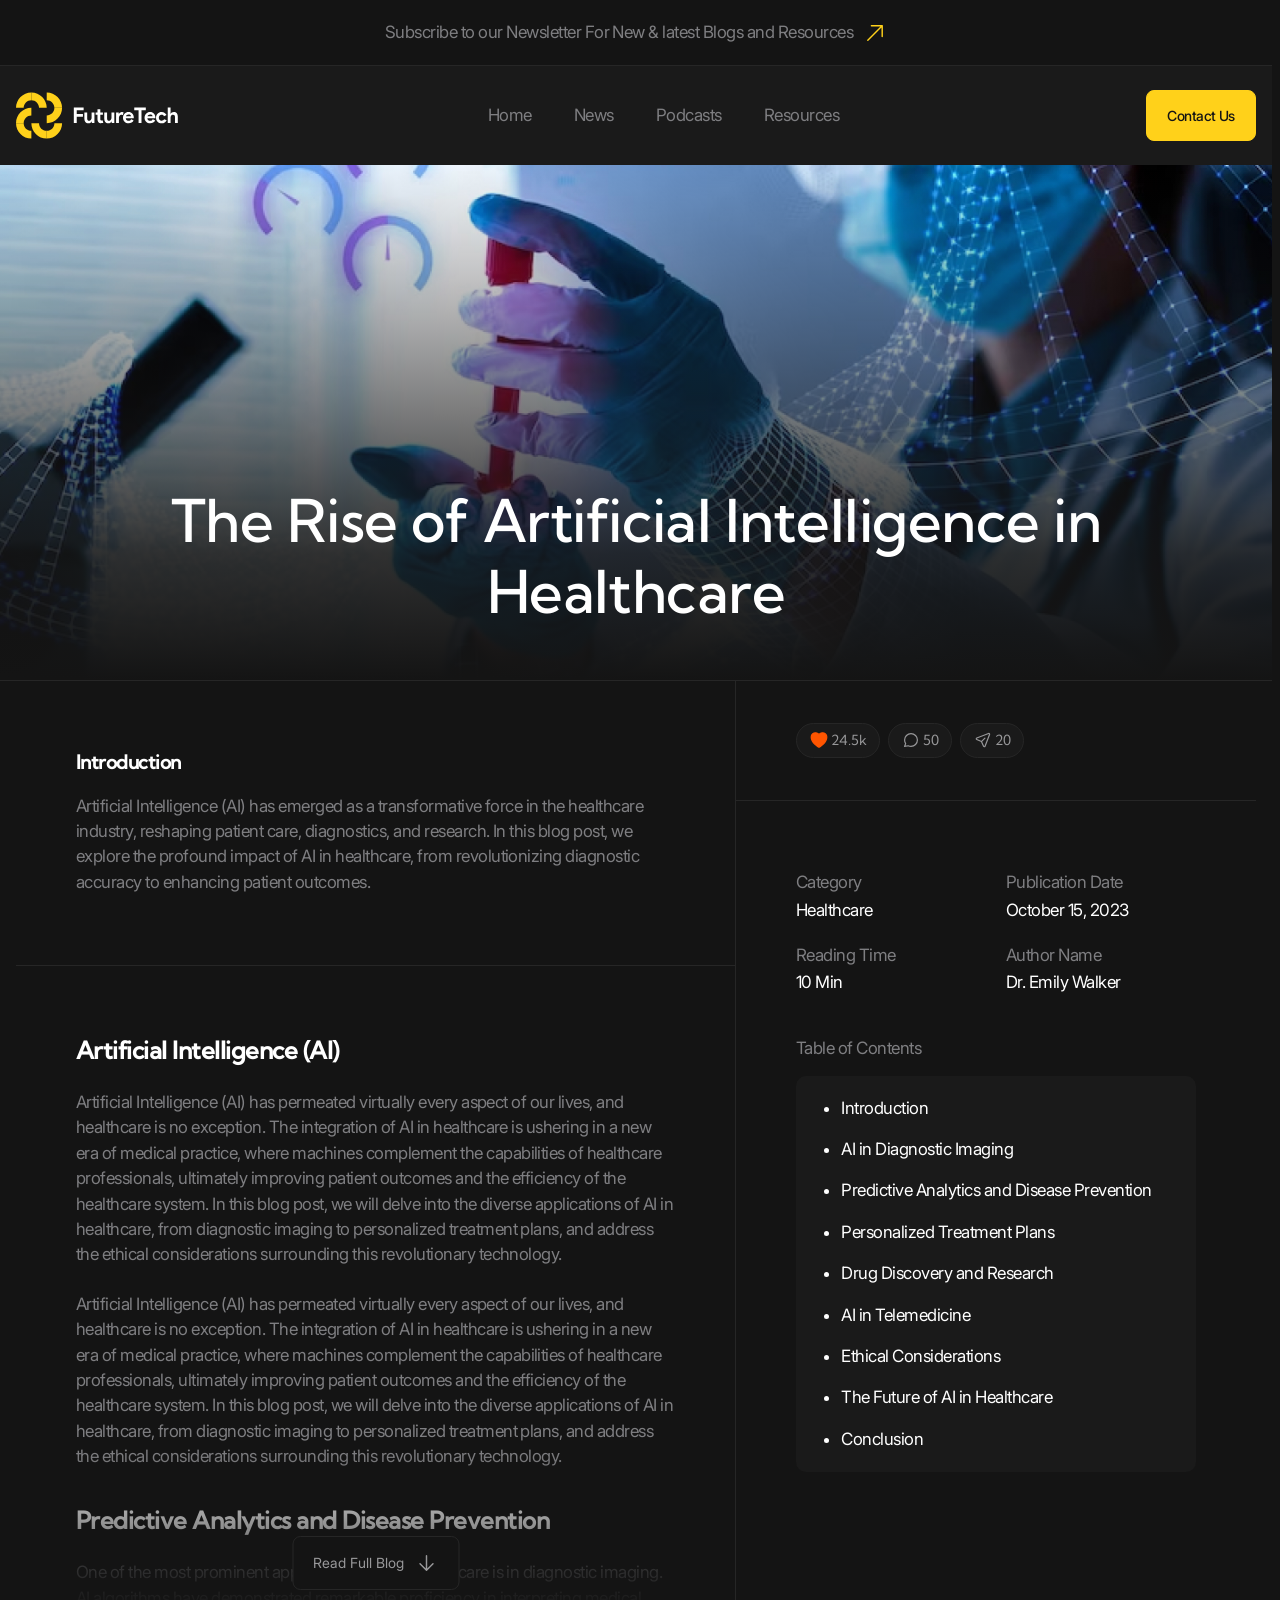
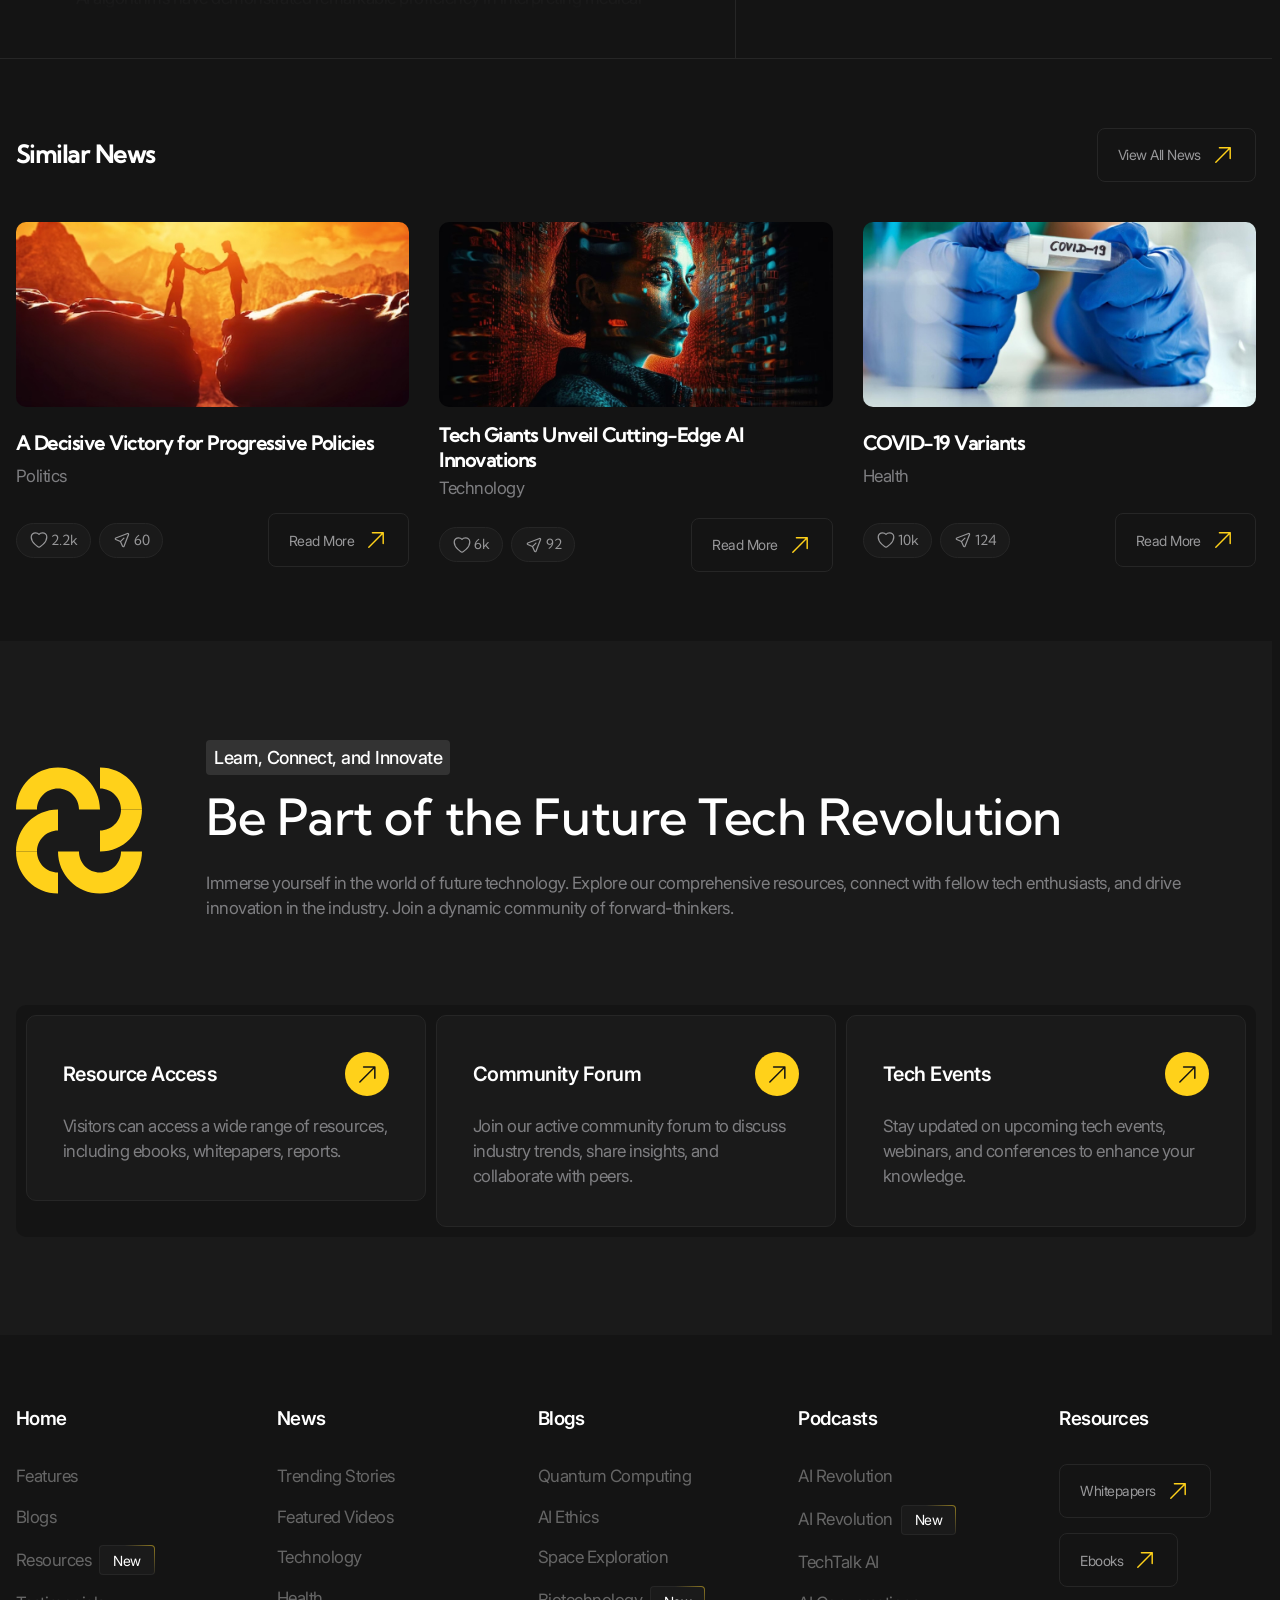
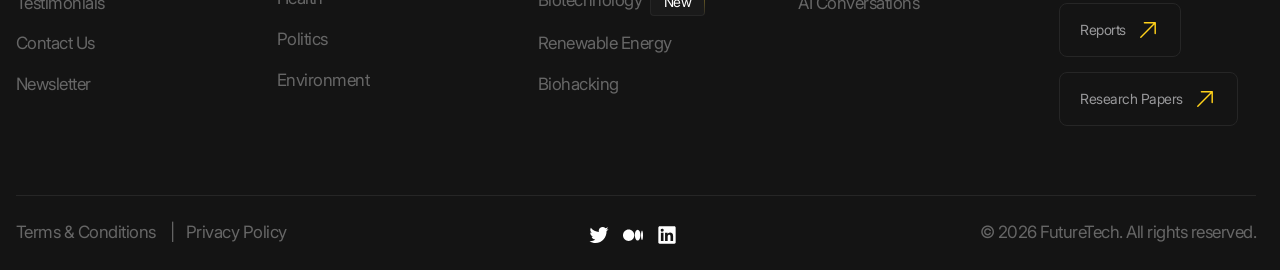
==== commit 107ec796: "Add an about section to the blog page" ====
--- a/blog.html
+++ b/blog.html
@@ -539,6 +539,67 @@
           </ul>
         </div>
       </section>
+
+      <section class="about" aria-labelledby="about-title">
+        <div class="about__inner container">
+          <header class="about__header">
+            <img
+              src="./images/about/icon.svg"
+              alt=""
+              class="about__icon"
+              width="150"
+              height="150"
+              loading="lazy"
+            />
+            <div class="about__info">
+              <p class="about__subtitle tag">Learn, Connect, and Innovate</p>
+              <h2 class="about__title" id="about-title">Be Part of the Future Tech Revolution</h2>
+            </div>
+            <div class="about__description">
+              <p>
+                Immerse yourself in the world of future technology. Explore our comprehensive
+                resources, connect with fellow tech enthusiasts, and drive innovation in the
+                industry. Join a dynamic community of forward-thinkers.
+              </p>
+            </div>
+          </header>
+          <ul class="about__list">
+            <li class="about__item">
+              <a href="/" class="about-card tile">
+                <h3 class="about-card__title circle-icon">Resource Access</h3>
+                <div class="about-card__description">
+                  <p>
+                    Visitors can access a wide range of resources, including ebooks, whitepapers,
+                    reports.
+                  </p>
+                </div>
+              </a>
+            </li>
+            <li class="about__item">
+              <a href="/" class="about-card tile">
+                <h3 class="about-card__title circle-icon">Community Forum</h3>
+                <div class="about-card__description">
+                  <p>
+                    Join our active community forum to discuss industry trends, share insights, and
+                    collaborate with peers.
+                  </p>
+                </div>
+              </a>
+            </li>
+            <li class="about__item">
+              <a href="/" class="about-card tile">
+                <h3 class="about-card__title circle-icon">Tech Events</h3>
+                <div class="about-card__description">
+                  <p>
+                    Stay updated on upcoming tech events, webinars, and conferences to enhance your
+                    knowledge.
+                  </p>
+                </div>
+              </a>
+            </li>
+          </ul>
+        </div>
+      </section>
     </main>
     <footer class="footer">
       <div class="footer__inner container">
--- a/styles/main.css
+++ b/styles/main.css
@@ -2082,8 +2082,16 @@
   display: grid;
   grid-template-columns: 1fr 32.5rem;
 }
-.blog-details__content {
-  border-right: var(--border);
+@media (width <= 63.99875rem) {
+  .blog-details__body-inner {
+    display: flex;
+    flex-direction: column-reverse;
+  }
+}
+@media (width > 63.99875rem) {
+  .blog-details__content {
+    border-right: var(--border);
+  }
 }
 .blog-details__intro, .blog-details__main, .blog-details__actions, .blog-details__summary {
   padding: clamp(2.5rem, 1.694214876rem + 3.305785124vw, 5rem) 5rem;
@@ -2093,8 +2101,31 @@
     padding-inline: 3.75rem;
   }
 }
-.blog-details__intro, .blog-details__actions {
-  border-bottom: var(--border);
+@media (width <= 63.99875rem) {
+  .blog-details__intro, .blog-details__main, .blog-details__actions, .blog-details__summary {
+    padding-inline: 0;
+  }
+}
+@media (width <= 63.99875rem) {
+  .blog-details__intro, .blog-details__actions, .blog-details__summary {
+    position: relative;
+  }
+  .blog-details__intro::before, .blog-details__actions::before, .blog-details__summary::before {
+    content: "";
+    position: absolute;
+    left: 50%;
+    right: auto;
+    bottom: 0;
+    translate: -50%;
+    width: 100vw;
+    height: 0.0625rem;
+    background-color: var(--color-dark-15);
+  }
+}
+@media (width > 63.99875rem) {
+  .blog-details__intro, .blog-details__actions {
+    border-bottom: var(--border);
+  }
 }
 .blog-details__actions {
   padding-block: clamp(1.25rem, 0.645661157rem + 2.479338843vw, 3.125rem);
@@ -2127,10 +2158,4 @@
   }
 }
 
-.header,
-main > *:not(:last-child),
-.footer {
-  display: none !important;
-}
-
 /*# sourceMappingURL=main.css.map */
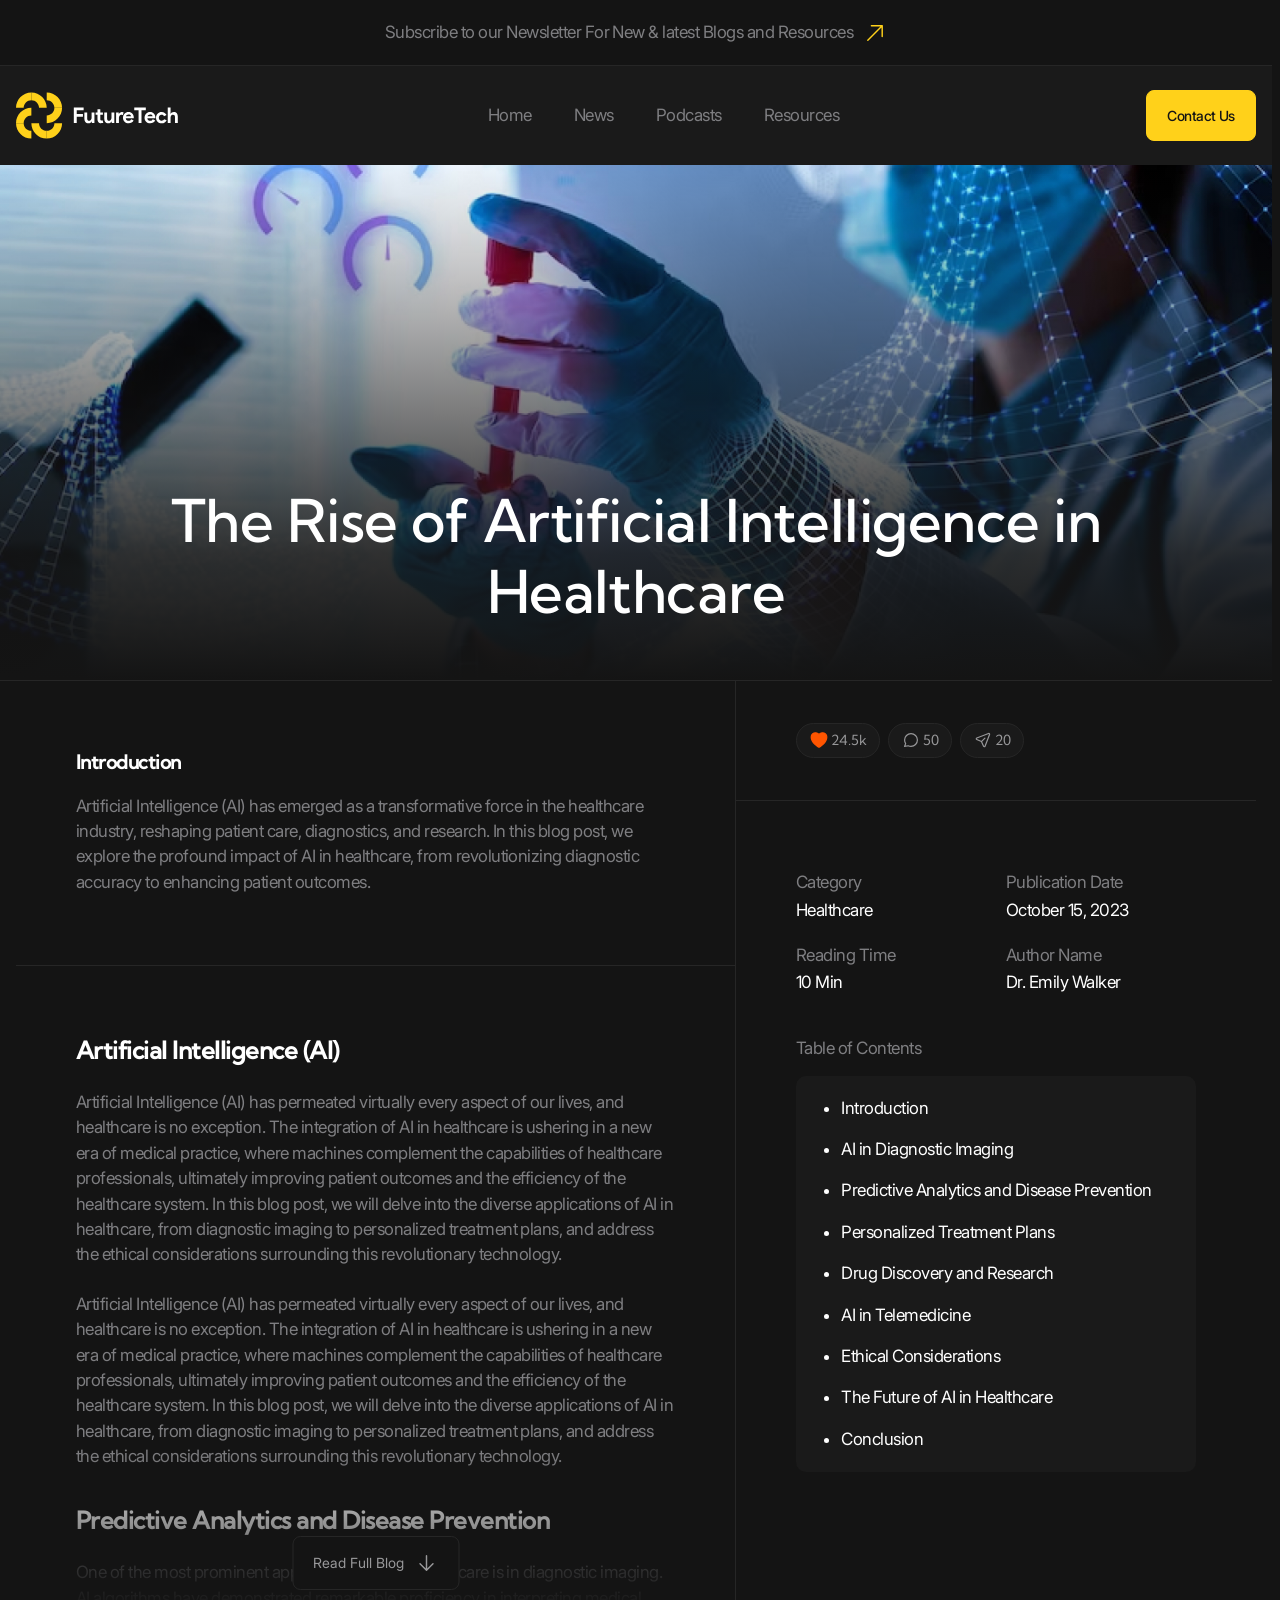
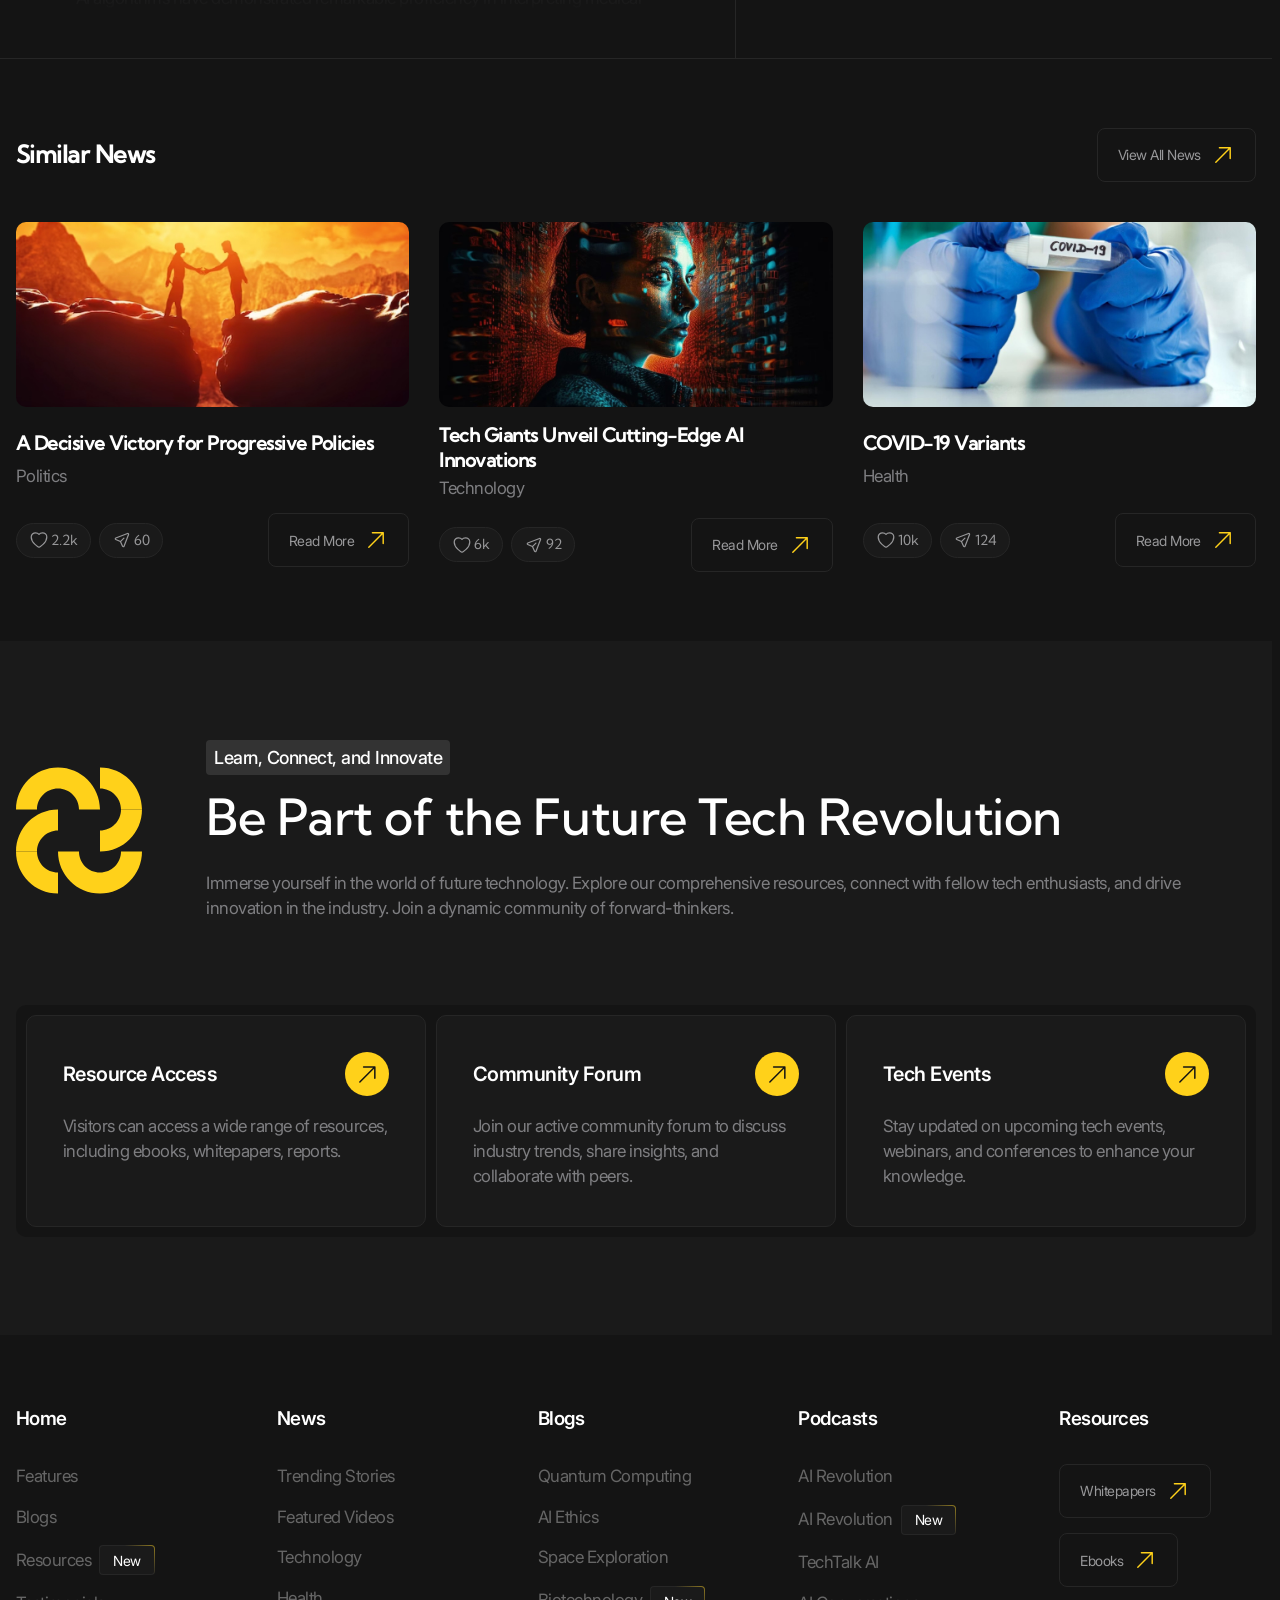
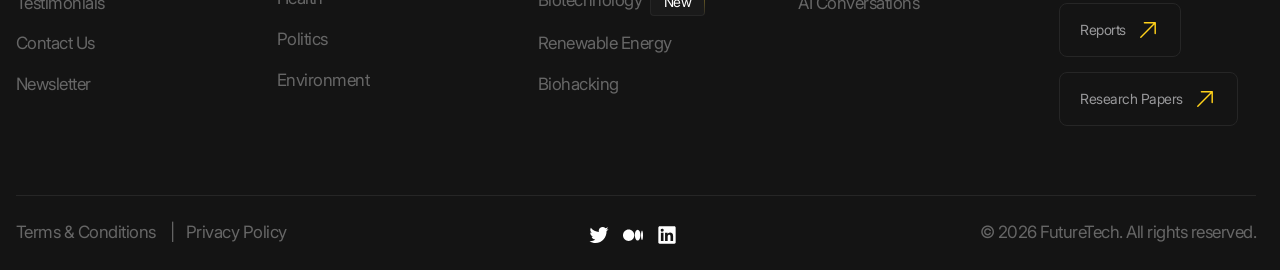
==== commit 8f418dfa: "Replace root / link with relative path" ====
--- a/blog.html
+++ b/blog.html
@@ -15,7 +15,7 @@
     <header class="header" data-js-header>
       <div class="header__promo">
         <div class="header__promo-inner container">
-          <a href="/" class="header__promo-link"
+          <a href="./index.html" class="header__promo-link"
             ><span class="icon icon--yellow-arrow"
               >Subscribe to our Newsletter For New & latest Blogs and Resources</span
             ></a
@@ -24,7 +24,7 @@
       </div>
       <div class="header__body">
         <div class="header__body-inner container">
-          <a href="/" class="header__logo logo" aria-label="Home" title="Home">
+          <a href="./index.html" class="header__logo logo" aria-label="Home" title="Home">
             <img src="./images/logo.svg" alt="" class="logo__image" width="179" height="50" />
           </a>
           <div class="header__overlay" data-js-header-overlay>
@@ -289,7 +289,7 @@
         <div class="blog-details__news news container">
           <header class="news__header">
             <h2 class="news__title h4">Similar News</h2>
-            <a href="/" class="news__link button">
+            <a href="./index.html" class="news__link button">
               <span class="icon icon--yellow-arrow">View All News</span>
             </a>
           </header>
@@ -368,7 +368,7 @@
                       </li>
                     </ul>
                   </div>
-                  <a href="/" class="news-card__link button"
+                  <a href="./index.html" class="news-card__link button"
                     ><span class="icon icon--yellow-arrow">Read More</span></a
                   >
                 </div>
@@ -450,7 +450,7 @@
                       </li>
                     </ul>
                   </div>
-                  <a href="/" class="news-card__link button"
+                  <a href="./index.html" class="news-card__link button"
                     ><span class="icon icon--yellow-arrow">Read More</span></a
                   >
                 </div>
@@ -530,7 +530,7 @@
                       </li>
                     </ul>
                   </div>
-                  <a href="/" class="news-card__link button"
+                  <a href="./index.html" class="news-card__link button"
                     ><span class="icon icon--yellow-arrow">Read More</span></a
                   >
                 </div>
@@ -565,7 +565,7 @@
           </header>
           <ul class="about__list">
             <li class="about__item">
-              <a href="/" class="about-card tile">
+              <a href="./index.html" class="about-card tile">
                 <h3 class="about-card__title circle-icon">Resource Access</h3>
                 <div class="about-card__description">
                   <p>
@@ -576,7 +576,7 @@
               </a>
             </li>
             <li class="about__item">
-              <a href="/" class="about-card tile">
+              <a href="./index.html" class="about-card tile">
                 <h3 class="about-card__title circle-icon">Community Forum</h3>
                 <div class="about-card__description">
                   <p>
@@ -587,7 +587,7 @@
               </a>
             </li>
             <li class="about__item">
-              <a href="/" class="about-card tile">
+              <a href="./index.html" class="about-card tile">
                 <h3 class="about-card__title circle-icon">Tech Events</h3>
                 <div class="about-card__description">
                   <p>
@@ -606,114 +606,114 @@
         <div class="footer__body">
           <nav class="footer__menu">
             <div class="footer__menu-column">
-              <a href="/" class="footer__menu-main-link h6">Home</a>
+              <a href="./index.html" class="footer__menu-main-link h6">Home</a>
               <ul class="footer__menu-list">
                 <li class="footer__menu-item">
-                  <a href="/" class="footer__menu-link">Features</a>
-                </li>
-                <li class="footer__menu-item">
-                  <a href="/" class="footer__menu-link">Blogs</a>
-                </li>
-                <li class="footer__menu-item">
-                  <a href="/" class="footer__menu-link">Resources</a>
+                  <a href="./index.html" class="footer__menu-link">Features</a>
+                </li>
+                <li class="footer__menu-item">
+                  <a href="./index.html" class="footer__menu-link">Blogs</a>
+                </li>
+                <li class="footer__menu-item">
+                  <a href="./index.html" class="footer__menu-link">Resources</a>
                   <span class="badge">New</span>
                 </li>
                 <li class="footer__menu-item">
-                  <a href="/" class="footer__menu-link">Testimonials</a>
-                </li>
-                <li class="footer__menu-item">
-                  <a href="/" class="footer__menu-link">Contact Us</a>
-                </li>
-                <li class="footer__menu-item">
-                  <a href="/" class="footer__menu-link">Newsletter</a>
+                  <a href="./index.html" class="footer__menu-link">Testimonials</a>
+                </li>
+                <li class="footer__menu-item">
+                  <a href="./index.html" class="footer__menu-link">Contact Us</a>
+                </li>
+                <li class="footer__menu-item">
+                  <a href="./index.html" class="footer__menu-link">Newsletter</a>
                 </li>
               </ul>
             </div>
             <div class="footer__menu-column">
-              <a href="/" class="footer__menu-main-link h6">News</a>
+              <a href="./index.html" class="footer__menu-main-link h6">News</a>
               <ul class="footer__menu-list">
                 <li class="footer__menu-item">
-                  <a href="/" class="footer__menu-link">Trending Stories</a>
-                </li>
-                <li class="footer__menu-item">
-                  <a href="/" class="footer__menu-link">Featured Videos</a>
-                </li>
-                <li class="footer__menu-item">
-                  <a href="/" class="footer__menu-link">Technology</a>
-                </li>
-                <li class="footer__menu-item">
-                  <a href="/" class="footer__menu-link">Health</a>
-                </li>
-                <li class="footer__menu-item">
-                  <a href="/" class="footer__menu-link">Politics</a>
-                </li>
-                <li class="footer__menu-item">
-                  <a href="/" class="footer__menu-link">Environment</a>
+                  <a href="./index.html" class="footer__menu-link">Trending Stories</a>
+                </li>
+                <li class="footer__menu-item">
+                  <a href="./index.html" class="footer__menu-link">Featured Videos</a>
+                </li>
+                <li class="footer__menu-item">
+                  <a href="./index.html" class="footer__menu-link">Technology</a>
+                </li>
+                <li class="footer__menu-item">
+                  <a href="./index.html" class="footer__menu-link">Health</a>
+                </li>
+                <li class="footer__menu-item">
+                  <a href="./index.html" class="footer__menu-link">Politics</a>
+                </li>
+                <li class="footer__menu-item">
+                  <a href="./index.html" class="footer__menu-link">Environment</a>
                 </li>
               </ul>
             </div>
             <div class="footer__menu-column">
-              <a href="/" class="footer__menu-main-link h6">Blogs</a>
+              <a href="./index.html" class="footer__menu-main-link h6">Blogs</a>
               <ul class="footer__menu-list">
                 <li class="footer__menu-item">
-                  <a href="/" class="footer__menu-link">Quantum Computing</a>
-                </li>
-                <li class="footer__menu-item">
-                  <a href="/" class="footer__menu-link">AI Ethics</a>
-                </li>
-                <li class="footer__menu-item">
-                  <a href="/" class="footer__menu-link">Space Exploration</a>
-                </li>
-                <li class="footer__menu-item">
-                  <a href="/" class="footer__menu-link">Biotechnology</a>
+                  <a href="./index.html" class="footer__menu-link">Quantum Computing</a>
+                </li>
+                <li class="footer__menu-item">
+                  <a href="./index.html" class="footer__menu-link">AI Ethics</a>
+                </li>
+                <li class="footer__menu-item">
+                  <a href="./index.html" class="footer__menu-link">Space Exploration</a>
+                </li>
+                <li class="footer__menu-item">
+                  <a href="./index.html" class="footer__menu-link">Biotechnology</a>
                   <span class="badge">New</span>
                 </li>
                 <li class="footer__menu-item">
-                  <a href="/" class="footer__menu-link">Renewable Energy</a>
-                </li>
-                <li class="footer__menu-item">
-                  <a href="/" class="footer__menu-link">Biohacking</a>
+                  <a href="./index.html" class="footer__menu-link">Renewable Energy</a>
+                </li>
+                <li class="footer__menu-item">
+                  <a href="./index.html" class="footer__menu-link">Biohacking</a>
                 </li>
               </ul>
             </div>
             <div class="footer__menu-column">
-              <a href="/" class="footer__menu-main-link h6">Podcasts</a>
+              <a href="./index.html" class="footer__menu-main-link h6">Podcasts</a>
               <ul class="footer__menu-list">
                 <li class="footer__menu-item">
-                  <a href="/" class="footer__menu-link">AI Revolution</a>
-                </li>
-                <li class="footer__menu-item">
-                  <a href="/" class="footer__menu-link">AI Revolution</a>
+                  <a href="./index.html" class="footer__menu-link">AI Revolution</a>
+                </li>
+                <li class="footer__menu-item">
+                  <a href="./index.html" class="footer__menu-link">AI Revolution</a>
                   <span class="badge">New</span>
                 </li>
                 <li class="footer__menu-item">
-                  <a href="/" class="footer__menu-link">TechTalk AI</a>
-                </li>
-                <li class="footer__menu-item">
-                  <a href="/" class="footer__menu-link">AI Conversations</a>
+                  <a href="./index.html" class="footer__menu-link">TechTalk AI</a>
+                </li>
+                <li class="footer__menu-item">
+                  <a href="./index.html" class="footer__menu-link">AI Conversations</a>
                 </li>
               </ul>
             </div>
             <div class="footer__menu-column">
-              <a href="/" class="footer__menu-main-link h6">Resources</a>
+              <a href="./index.html" class="footer__menu-main-link h6">Resources</a>
               <ul class="footer__menu-list">
                 <li class="footer__menu-item">
-                  <a href="/" class="footer__menu-link button">
+                  <a href="./index.html" class="footer__menu-link button">
                     <span class="icon icon--yellow-arrow">Whitepapers</span>
                   </a>
                 </li>
                 <li class="footer__menu-item">
-                  <a href="/" class="footer__menu-link button">
+                  <a href="./index.html" class="footer__menu-link button">
                     <span class="icon icon--yellow-arrow">Ebooks</span>
                   </a>
                 </li>
                 <li class="footer__menu-item">
-                  <a href="/" class="footer__menu-link button">
+                  <a href="./index.html" class="footer__menu-link button">
                     <span class="icon icon--yellow-arrow">Reports</span>
                   </a>
                 </li>
                 <li class="footer__menu-item">
-                  <a href="/" class="footer__menu-link button">
+                  <a href="./index.html" class="footer__menu-link button">
                     <span class="icon icon--yellow-arrow">Research Papers</span>
                   </a>
                 </li>
@@ -725,10 +725,10 @@
           <div class="footer__extra-menu">
             <ul class="footer__extra-menu-list">
               <li class="footer__extra-menu-item">
-                <a href="/" class="footer__extra-menu-link">Terms & Conditions</a>
+                <a href="./index.html" class="footer__extra-menu-link">Terms & Conditions</a>
               </li>
               <li class="footer__extra-menu-item">
-                <a href="/" class="footer__extra-menu-link">Privacy Policy</a>
+                <a href="./index.html" class="footer__extra-menu-link">Privacy Policy</a>
               </li>
             </ul>
           </div>
@@ -736,7 +736,7 @@
             <ul class="soc1als__list">
               <li class="soc1als__item">
                 <a
-                  href="/"
+                  href="./index.html"
                   class="soc1als__link"
                   target="_blank"
                   aria-label="Twitter"
@@ -758,7 +758,7 @@
               </li>
               <li class="soc1als__item">
                 <a
-                  href="/"
+                  href="./index.html"
                   class="soc1als__link"
                   target="_blank"
                   aria-label="Medium"
@@ -788,7 +788,7 @@
               </li>
               <li class="soc1als__item">
                 <a
-                  href="/"
+                  href="./index.html"
                   class="soc1als__link"
                   target="_blank"
                   aria-label="LinkedIn"
--- a/styles/main.css
+++ b/styles/main.css
@@ -245,6 +245,7 @@
   --color-red: #ff5500;
   --gradient: linear-gradient(45deg, var(--color-dark-15) 64%, var(--color-accent) 136%);
   --border: 0.0625rem solid var(--color-dark-15);
+  --shadow: 0 0 0 0.1875rem #191919;
   --font-family-base: "Inter", sans-serif;
   --font-family-accent: "Kumbh Sans", sans-serif;
   --container-width: 100rem;
@@ -566,6 +567,7 @@
 .button {
   display: inline-flex;
   justify-content: center;
+  min-width: 8.5625rem;
   padding: 1.125rem 1.5rem;
   font-size: 1.125rem;
   color: var(--color-gray-60);
@@ -576,6 +578,7 @@
 }
 @media (width <= 90.06125rem) {
   .button {
+    min-width: 6.4375rem;
     padding: 0.875rem 1.25rem;
     font-size: 0.875rem;
     border-radius: 0.5rem;
@@ -675,6 +678,20 @@
     padding-block: 0.875rem;
   }
 }
+@media (width <= 30.06125rem) {
+  .header__promo {
+    font-size: 0.75rem;
+  }
+}
+@media (width <= 30.06125rem) {
+  .header__promo-link .icon {
+    column-gap: 0.3125rem;
+  }
+  .header__promo-link .icon::after {
+    width: 1.25rem;
+    height: 1.25rem;
+  }
+}
 .header__body {
   padding-block: 1.5rem;
   background-color: var(--color-dark-10);
@@ -775,6 +792,45 @@
   }
 }
 
+.soc1als--3-cols {
+  width: 100%;
+  max-width: 19.25rem;
+}
+.soc1als--3-cols .soc1als__list {
+  display: grid;
+  grid-template-columns: repeat(3, 1fr);
+  row-gap: 0.625rem;
+}
+@media (width <= 90.06125rem) {
+  .soc1als--3-cols .soc1als__list {
+    column-gap: 0.625rem;
+  }
+}
+.soc1als--3-cols .soc1als__link {
+  display: flex;
+  justify-content: center;
+  align-items: center;
+  width: 100%;
+  height: 3.75rem;
+  background-color: var(--color-dark-10);
+  border: var(--border);
+  border-radius: 0.375rem;
+}
+@media (width <= 90.06125rem) {
+  .soc1als--3-cols .soc1als__link {
+    height: 3rem;
+  }
+}
+@media (any-hover: hover) {
+  .soc1als--3-cols .soc1als__link:hover {
+    border-color: var(--color-accent);
+  }
+}
+@media (any-hover: none) {
+  .soc1als--3-cols .soc1als__link:active {
+    border-color: var(--color-accent);
+  }
+}
 .soc1als__list {
   display: flex;
   column-gap: 1.25rem;
@@ -878,13 +934,42 @@
   }
 }
 
+.metrics {
+  --columns: 3;
+}
+.metrics--4-cols {
+  --columns: 4;
+  text-align: center;
+}
+@media (width > 63.99875rem) {
+  .metrics--4-cols .metrics__item:nth-child(4n) {
+    padding-right: 0;
+  }
+}
+@media (width <= 63.99875rem) {
+  .metrics--4-cols {
+    --columns: 2;
+    padding-inline: 0;
+  }
+  .metrics--4-cols .metrics__item {
+    border-bottom: var(--border);
+  }
+  .metrics--4-cols .metrics__item:nth-child(odd) {
+    padding-left: var(--container-padding-x);
+  }
+  .metrics--4-cols .metrics__item:nth-child(even) {
+    padding-right: var(--container-padding-x);
+    border-right: none;
+  }
+}
 .metrics__list {
   display: grid;
-  grid-template-columns: repeat(3, 1fr);
+  grid-template-columns: repeat(var(--columns), 1fr);
 }
 .metrics__item {
   display: flex;
   flex-direction: column-reverse;
+  justify-content: start;
   row-gap: 0.625rem;
   padding: 3.125rem;
 }
@@ -1155,18 +1240,18 @@
   padding-block: clamp(2.5rem, 0.8884297521rem + 6.6115702479vw, 7.5rem);
   background-color: var(--color-dark-10);
 }
-.section__header-inner:has(.section__link) {
+.section__header-inner:has(.section__actions) {
   display: grid;
   align-items: center;
   column-gap: 1rem;
 }
 @media (width > 47.99875rem) {
-  .section__header-inner:has(.section__link) {
+  .section__header-inner:has(.section__actions) {
     grid-template-columns: 1fr auto;
   }
 }
 @media (width <= 47.99875rem) {
-  .section__header-inner:has(.section__link) {
+  .section__header-inner:has(.section__actions) {
     row-gap: 1.875rem;
   }
 }
@@ -1186,11 +1271,14 @@
 .section__body {
   border-bottom: var(--border);
 }
+.section__actions, .section__link {
+  width: 100%;
+}
 .section__link {
   max-width: 22.5rem;
 }
 
-.list__item:not(:last-child) {
+.list:not(:last-child), .list__item:not(:last-child) {
   border-bottom: var(--border);
 }
 
@@ -1255,6 +1343,12 @@
   display: grid;
   row-gap: clamp(0.375rem, 0.173553719rem + 0.826446281vw, 1rem);
 }
+.card__preview-info:has(.card__rating-view) {
+  display: flex;
+  justify-content: space-between;
+  align-items: center;
+  column-gap: 1rem;
+}
 .card__body {
   padding-right: 0;
 }
@@ -1288,6 +1382,33 @@
     grid-template-columns: auto 1fr;
   }
 }
+.card__grid--3-cols {
+  gap: clamp(1.25rem, 0.645661157rem + 2.479338843vw, 3.125rem) 1.25rem;
+}
+@media (width <= 90.06125rem) {
+  .card__grid--3-cols {
+    column-gap: 1rem;
+  }
+}
+@media (width > 47.99875rem) {
+  .card__grid--3-cols {
+    grid-template-columns: repeat(3, 1fr);
+  }
+}
+.card__grid--3-cols-alt {
+  grid-template-columns: repeat(3, 1fr);
+  gap: clamp(1.25rem, 0.645661157rem + 2.479338843vw, 3.125rem) 1.25rem;
+}
+@media (width <= 90.06125rem) {
+  .card__grid--3-cols-alt {
+    column-gap: 1rem;
+  }
+}
+@media (width <= 30.06125rem) {
+  .card__grid--3-cols-alt {
+    grid-template-columns: repeat(2, 1fr);
+  }
+}
 .card__cell {
   display: flex;
   flex-direction: column;
@@ -1302,10 +1423,28 @@
   grid-template-columns: 1fr auto;
   grid-template-areas: "other link" "other link";
   align-items: center;
-  column-gap: 1.25rem;
+  gap: clamp(0.625rem, 0.5444214876rem + 0.3305785124vw, 0.875rem) 1.25rem;
+}
+@media (width <= 30.06125rem) {
+  .card__cell:not(.tile) {
+    grid-template: initial;
+  }
+  .card__cell:not(.tile) .card__cell-link {
+    grid-area: initial;
+  }
+}
+@media (width <= 30.06125rem) {
+  .card__cell.tile {
+    padding: 1.25rem;
+  }
 }
 .card__cell--wide {
   grid-column: -1/1;
+}
+@media (width <= 30.06125rem) {
+  .card__cell--wide-on-mobile-s {
+    grid-column: -1/1;
+  }
 }
 .card__cell-image {
   width: 100%;
@@ -1326,6 +1465,11 @@
 .card__cell-link {
   grid-area: link;
 }
+@media (width <= 30.06125rem) {
+  .card__cell-description {
+    font-size: 0.875rem;
+  }
+}
 
 .tabs__header {
   border-bottom: var(--border);
@@ -1349,6 +1493,24 @@
 @media (width <= 63.99875rem) {
   .tabs__buttons {
     width: max-content;
+  }
+}
+.tabs__buttons--compact {
+  display: inline-flex;
+  column-gap: 0.625rem;
+  padding: 0.625rem;
+  background-color: var(--color-dark);
+  border-radius: 0.625rem;
+}
+.tabs__buttons--compact .tabs__button {
+  padding-block: 1.125rem;
+}
+.tabs__buttons--compact .tabs__button.is-active {
+  background-color: var(--color-dark-15);
+}
+@media (width <= 90.06125rem) {
+  .tabs__buttons--compact .tabs__button {
+    padding-block: 0.875rem;
   }
 }
 .tabs__button {
@@ -1576,17 +1738,10 @@
     background-color: var(--color-dark-15);
   }
 }
-@media (width <= 47.99875rem) {
-  .bordered-grid--2-cols {
-    --columns: 1;
-  }
-  .bordered-grid--2-cols .bordered-grid__item:not(:last-child) {
-    border-bottom: var(--border);
-  }
-}
 .bordered-grid--3-cols {
   --columns: 3;
   --itemPaddingX: 3.125rem;
+  column-gap: calc(var(--itemPaddingX) * 2);
 }
 @media (width <= 90.06125rem) {
   .bordered-grid--3-cols {
@@ -1595,8 +1750,16 @@
 }
 @media (width > 63.99875rem) {
   .bordered-grid--3-cols .bordered-grid__item:nth-child(3n-2), .bordered-grid--3-cols .bordered-grid__item:nth-child(3n-1) {
-    padding-right: var(--itemPaddingX);
-    border-right: var(--border);
+    position: relative;
+  }
+  .bordered-grid--3-cols .bordered-grid__item:nth-child(3n-2)::after, .bordered-grid--3-cols .bordered-grid__item:nth-child(3n-1)::after {
+    content: "";
+    position: absolute;
+    top: 0;
+    left: calc(100% + var(--itemPaddingX));
+    width: 0.0625rem;
+    height: 100%;
+    background-color: var(--color-dark-15);
   }
   .bordered-grid--3-cols .bordered-grid__item:nth-child(3n-1) {
     position: relative;
@@ -1612,15 +1775,49 @@
     height: 0.0625rem;
     background-color: var(--color-dark-15);
   }
-  .bordered-grid--3-cols .bordered-grid__item:nth-child(3n-1), .bordered-grid--3-cols .bordered-grid__item:nth-child(3n) {
-    padding-left: var(--itemPaddingX);
-  }
 }
 @media (width <= 63.99875rem) {
   .bordered-grid--3-cols {
     --columns: 1;
   }
   .bordered-grid--3-cols .bordered-grid__item:not(:last-child) {
+    border-bottom: var(--border);
+  }
+}
+.bordered-grid--4-cols {
+  --columns: 4;
+  --itemPaddingX: 3.125rem;
+  column-gap: calc(var(--itemPaddingX) * 2);
+}
+@media (width <= 90.06125rem) {
+  .bordered-grid--4-cols {
+    --itemPaddingX: 1.875rem;
+  }
+}
+@media (width > 63.99875rem) {
+  .bordered-grid--4-cols .bordered-grid__item:nth-child(4n-3), .bordered-grid--4-cols .bordered-grid__item:nth-child(4n-2), .bordered-grid--4-cols .bordered-grid__item:nth-child(4n-1) {
+    position: relative;
+  }
+  .bordered-grid--4-cols .bordered-grid__item:nth-child(4n-3)::after, .bordered-grid--4-cols .bordered-grid__item:nth-child(4n-2)::after, .bordered-grid--4-cols .bordered-grid__item:nth-child(4n-1)::after {
+    content: "";
+    position: absolute;
+    top: 0;
+    left: calc(100% + var(--itemPaddingX));
+    width: 0.0625rem;
+    height: 100%;
+    background-color: var(--color-dark-15);
+  }
+}
+@media (width <= 63.99875rem) {
+  .bordered-grid--4-cols {
+    --columns: 2;
+  }
+}
+@media (width <= 47.99875rem) {
+  .bordered-grid--2-cols, .bordered-grid--4-cols {
+    --columns: 1;
+  }
+  .bordered-grid--2-cols .bordered-grid__item:not(:last-child), .bordered-grid--4-cols .bordered-grid__item:not(:last-child) {
     border-bottom: var(--border);
   }
 }
@@ -1661,13 +1858,13 @@
   display: flex;
   flex-direction: column;
   align-items: center;
-  row-gap: 2.5rem;
+  row-gap: 3.75rem;
   max-width: 31.25rem;
   margin-inline: auto;
 }
 @media (width <= 90.06125rem) {
   .review-card {
-    row-gap: 1.875rem;
+    row-gap: 3.125rem;
   }
 }
 .review-card__author {
@@ -1697,6 +1894,7 @@
   display: flex;
   flex-direction: column;
   row-gap: clamp(0.625rem, 0.423553719rem + 0.826446281vw, 1.25rem);
+  height: 100%;
 }
 .about-card__title {
   font-size: clamp(1rem, 0.8791322314rem + 0.4958677686vw, 1.375rem);
@@ -1972,6 +2170,9 @@
     border-radius: 0.625rem;
   }
 }
+.video-player__video--small {
+  height: clamp(13rem, 11.3481404959rem + 6.7768595041vw, 18.125rem);
+}
 .video-player__panel {
   position: absolute;
   inset: 0;
@@ -1981,6 +2182,10 @@
   column-gap: 1rem;
   padding: 1.875rem;
   transition-duration: var(--transition-duration);
+}
+.video-player__panel--center {
+  justify-content: center;
+  align-items: center;
 }
 .video-player__panel:not(.is-active) {
   opacity: 0;
@@ -2024,8 +2229,11 @@
 }
 
 .video-card {
-  display: grid;
+  display: flex;
+  flex-direction: column;
+  align-items: start;
   row-gap: 1.875rem;
+  height: 100%;
 }
 @media (width <= 90.06125rem) {
   .video-card {
@@ -2035,6 +2243,10 @@
 .video-card__body {
   display: grid;
   row-gap: clamp(0.25rem, 0.1291322314rem + 0.4958677686vw, 0.625rem);
+  flex-grow: 1;
+}
+.video-card__player {
+  width: 100%;
 }
 
 .table-of-contents {
@@ -2158,4 +2370,425 @@
   }
 }
 
+.report-card {
+  display: flex;
+  flex-direction: column;
+  row-gap: clamp(1.25rem, 1.048553719rem + 0.826446281vw, 1.875rem);
+  height: 100%;
+}
+.report-card__image {
+  width: 100%;
+  height: 18.125rem;
+  object-fit: cover;
+  border-radius: 0.75rem;
+}
+@media (width <= 47.99875rem) {
+  .report-card__image {
+    height: 13.9375rem;
+  }
+}
+.report-card__body {
+  flex-grow: 1;
+  display: flex;
+  flex-direction: column;
+  row-gap: 0.875rem;
+}
+@media (width <= 90.06125rem) {
+  .report-card__body {
+    row-gap: 0.625rem;
+  }
+}
+.report-card__actions {
+  display: grid;
+  grid-template-columns: repeat(2, 1fr);
+  column-gap: 1.25rem;
+}
+@media (width <= 90.06125rem) {
+  .report-card__actions {
+    column-gap: 0.625rem;
+  }
+}
+
+.contacts-card {
+  display: grid;
+  row-gap: clamp(1.25rem, 0.645661157rem + 2.479338843vw, 3.125rem);
+}
+.contacts-card__body {
+  display: flex;
+  flex-direction: column;
+  align-items: start;
+  row-gap: 0.9375rem;
+}
+@media (width <= 90.06125rem) {
+  .contacts-card__body {
+    row-gap: 0.625rem;
+  }
+}
+@media (width <= 47.99875rem) {
+  .contacts-card__body {
+    padding-left: 3.125rem;
+  }
+}
+
+.field {
+  display: flex;
+  flex-direction: column;
+  align-items: start;
+  row-gap: 1rem;
+  font-weight: 500;
+  font-size: 1.125rem;
+  color: var(--color-light);
+}
+@media (width <= 90.06125rem) {
+  .field {
+    row-gap: 0.75rem;
+    font-size: 1rem;
+  }
+}
+.field__body {
+  display: flex;
+  column-gap: 1rem;
+  width: 100%;
+}
+@media (width <= 90.06125rem) {
+  .field__body {
+    column-gap: 0.75rem;
+  }
+}
+.field__required-star {
+  color: var(--color-red);
+}
+.field__control {
+  width: 100%;
+  height: 4.1875rem;
+  padding-inline: 1.25rem;
+  color: var(--color-light);
+  background-color: var(--color-dark-10);
+  border: var(--border);
+  border-radius: 0.5rem;
+}
+@media (width <= 90.06125rem) {
+  .field__control {
+    height: 3.3125rem;
+    padding-inline: 1rem;
+    border-radius: 0.375rem;
+  }
+}
+@media (any-hover: hover) {
+  .field__control:hover {
+    border-color: var(--color-accent);
+    box-shadow: var(--shadow);
+  }
+}
+@media (any-hover: none) {
+  .field__control:active {
+    border-color: var(--color-accent);
+    box-shadow: var(--shadow);
+  }
+}
+.field__control::placeholder {
+  color: var(--color-dark-40);
+}
+.field__control:user-invalid {
+  border-color: var(--color-red);
+}
+.field textarea.field__control {
+  resize: vertical;
+  min-height: 10.1875rem;
+  padding-block: 1.25rem;
+}
+@media (width <= 90.06125rem) {
+  .field textarea.field__control {
+    padding-block: 1rem;
+  }
+}
+@media (width <= 47.99875rem) {
+  .field textarea.field__control {
+    min-height: 7.9375rem;
+  }
+}
+
+.select__original-control {
+  min-width: 6.25rem;
+}
+@media (width > 47.99875rem) {
+  .select__original-control {
+    position: absolute !important;
+    width: 1px !important;
+    height: 1px !important;
+    margin: -1px !important;
+    border: 0 !important;
+    padding: 0 !important;
+    white-space: nowrap !important;
+    clip-path: inset(100%) !important;
+    clip: rect(0 0 0 0) !important;
+    overflow: hidden !important;
+  }
+}
+.select__body {
+  position: relative;
+}
+@media (width <= 47.99875rem) {
+  .select__body {
+    position: absolute !important;
+    width: 1px !important;
+    height: 1px !important;
+    margin: -1px !important;
+    border: 0 !important;
+    padding: 0 !important;
+    white-space: nowrap !important;
+    clip-path: inset(100%) !important;
+    clip: rect(0 0 0 0) !important;
+    overflow: hidden !important;
+  }
+}
+.select__button, .select__option {
+  user-select: none;
+  cursor: pointer;
+}
+.select__button *, .select__option * {
+  pointer-events: none;
+}
+.select__button {
+  display: flex;
+  justify-content: space-between;
+  align-items: center;
+  column-gap: 0.375rem;
+  transition-duration: var(--transition-duration);
+}
+@media (width <= 90.06125rem) {
+  .select__button {
+    column-gap: 0.25rem;
+  }
+}
+.select__button.is-expanded::after {
+  rotate: -180deg;
+}
+.select__button::after {
+  --size: 1.5rem;
+  width: var(--size);
+  height: var(--size);
+  content: "";
+  background: url("../../icons/arrow-down_white.svg") center/contain no-repeat;
+  transition-duration: var(--transition-duration);
+}
+@media (width <= 90.06125rem) {
+  .select__button::after {
+    --size: 1.25rem;
+  }
+}
+.select__dropdown {
+  position: absolute;
+  top: calc(100% + 0.25rem);
+  display: grid;
+  row-gap: 0.25rem;
+  min-width: 9.375rem;
+  max-width: 18.75rem;
+  max-height: 15.625rem;
+  overflow-y: auto;
+  padding: 0.25rem;
+  background-color: var(--color-dark-10);
+  border: var(--border);
+  border-radius: 0.375rem;
+  transition-duration: var(--transition-duration);
+}
+.select__dropdown.is-on-the-left-side {
+  left: 0;
+  transform-origin: 0 0;
+}
+.select__dropdown.is-on-the-right-side {
+  right: 0;
+  transform-origin: 100% 0;
+}
+.select__dropdown:not(.is-expanded) {
+  opacity: 0;
+  visibility: hidden;
+  scale: 0;
+}
+.select__option {
+  display: flex;
+  justify-content: space-between;
+  align-items: center;
+  column-gap: 0.625rem;
+  padding: 0.625rem;
+  border: var(--border);
+  border-radius: inherit;
+}
+@media (any-hover: hover) {
+  .select__option:hover {
+    color: var(--color-accent);
+    background-color: var(--color-dark);
+  }
+}
+@media (any-hover: none) {
+  .select__option:active {
+    color: var(--color-accent);
+    background-color: var(--color-dark);
+  }
+}
+.select__option.is-selected {
+  color: var(--color-accent);
+}
+.select__option.is-selected::after {
+  content: "✔";
+}
+.select__option.is-current {
+  border-color: var(--color-accent);
+}
+
+.checkbox {
+  display: inline-flex;
+  align-items: center;
+  column-gap: 0.625rem;
+  color: var(--color-light);
+}
+@media (width <= 90.06125rem) {
+  .checkbox {
+    column-gap: 0.375rem;
+  }
+}
+@media (any-hover: hover) {
+  .checkbox:hover {
+    color: var(--color-accent);
+  }
+  .checkbox:hover .checkbox__input {
+    border-color: var(--color-accent);
+  }
+}
+@media (any-hover: none) {
+  .checkbox:active {
+    color: var(--color-accent);
+  }
+  .checkbox:active .checkbox__input {
+    border-color: var(--color-accent);
+  }
+}
+.checkbox__input {
+  --size: 1.75rem;
+  width: var(--size);
+  height: var(--size);
+  display: flex;
+  justify-content: center;
+  align-items: center;
+  appearance: none;
+  margin: 0;
+  background-color: var(--color-dark-10);
+  border: var(--border);
+  border-radius: 0.25rem;
+}
+@media (width <= 90.06125rem) {
+  .checkbox__input {
+    --size: 1.5rem;
+  }
+}
+.checkbox__input:not(:checked)::after {
+  opacity: 0;
+  visibility: hidden;
+}
+.checkbox__input:user-invalid {
+  border-color: var(--color-red);
+}
+.checkbox__input::after {
+  content: "✔";
+  color: var(--color-light);
+  transition-duration: var(--transition-duration);
+}
+
+.feedback-form {
+  display: grid;
+  gap: clamp(1.25rem, 0.645661157rem + 2.479338843vw, 3.125rem) 3.125rem;
+}
+@media (width > 30.06125rem) {
+  .feedback-form {
+    grid-template-columns: repeat(2, 1fr);
+  }
+}
+.feedback-form__cell--wide {
+  grid-column: -1/1;
+}
+.feedback-form__actions {
+  display: flex;
+  justify-content: space-between;
+  align-items: center;
+  column-gap: 1rem;
+}
+@media (width <= 30.06125rem) {
+  .feedback-form__actions {
+    flex-direction: column;
+    align-items: stretch;
+    row-gap: 1.25rem;
+  }
+}
+
+.accordion__details[open] .accordion__title::before, .accordion__details[open] .accordion__title::after {
+  background-color: var(--color-light);
+}
+.accordion__details[open] .accordion__title::after {
+  rotate: 0deg;
+}
+.accordion__details[open] + .accordion__content {
+  grid-template-rows: 1fr;
+}
+.accordion__summary {
+  color: var(--color-light);
+  list-style: none;
+}
+@media (any-hover: hover) {
+  .accordion__summary:hover {
+    color: var(--color-accent);
+  }
+}
+@media (any-hover: none) {
+  .accordion__summary:active {
+    color: var(--color-accent);
+  }
+}
+.accordion__summary::-webkit-details-marker {
+  display: none;
+}
+.accordion__title {
+  position: relative;
+  padding-right: 3.125rem;
+  color: inherit;
+  transition-duration: var(--transition-duration);
+}
+.accordion__title::before, .accordion__title::after {
+  position: absolute;
+  top: 50%;
+  translate: 0 -50%;
+  content: "";
+  right: 0;
+  width: 1rem;
+  height: 0.125rem;
+  background-color: var(--color-accent);
+  border-radius: 1rem;
+  transition-duration: var(--transition-duration);
+}
+.accordion__title::after {
+  rotate: 90deg;
+}
+.accordion__content {
+  display: grid;
+  grid-template-rows: 0fr;
+  transition-duration: 0.3s;
+}
+.accordion__content-inner {
+  overflow: hidden;
+}
+.accordion__content-body {
+  --offsetTop: clamp(1rem, 0.8388429752rem + 0.6611570248vw, 1.5rem);
+  margin-top: var(--offsetTop);
+  padding-top: var(--offsetTop);
+  border-top: var(--border);
+}
+
+.accordion-group {
+  display: grid;
+  row-gap: clamp(1.25rem, 1.048553719rem + 0.826446281vw, 1.875rem);
+}
+
+.contacts__header {
+  border-bottom: var(--border);
+}
+
 /*# sourceMappingURL=main.css.map */
